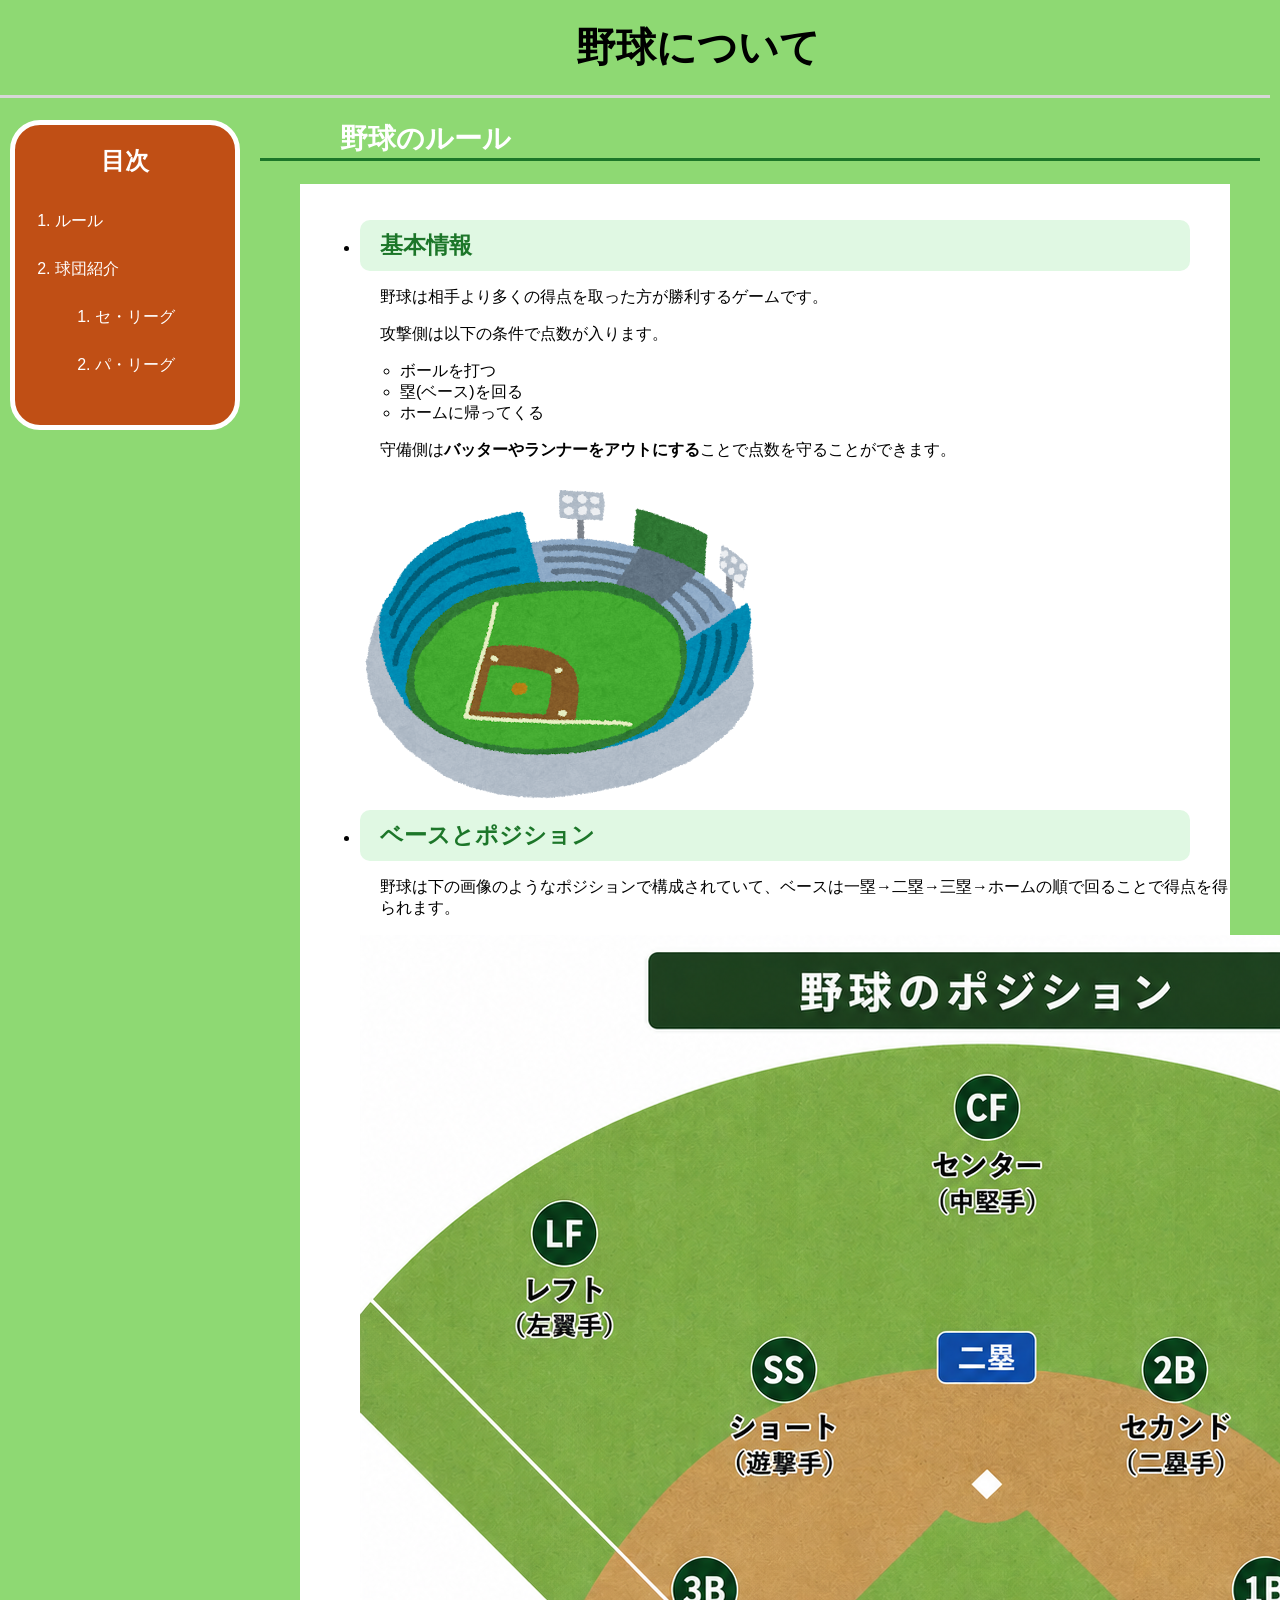
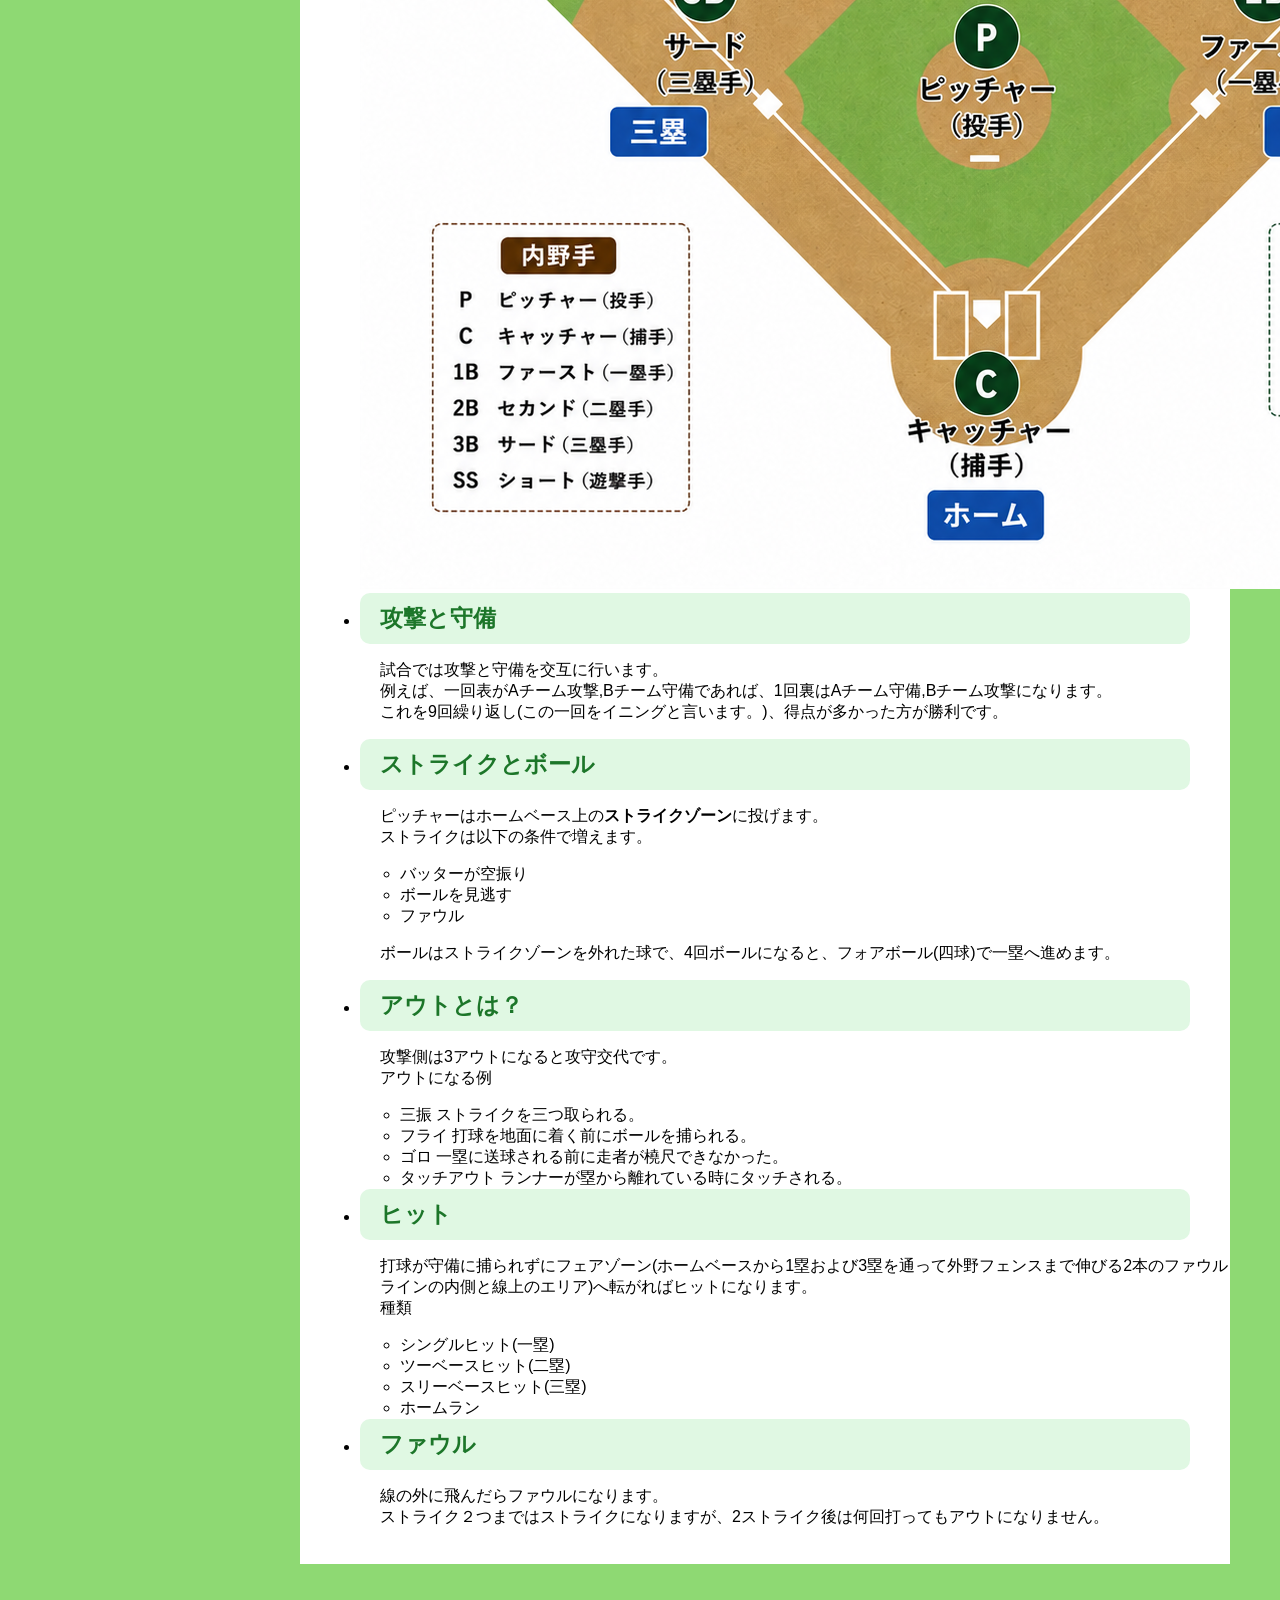
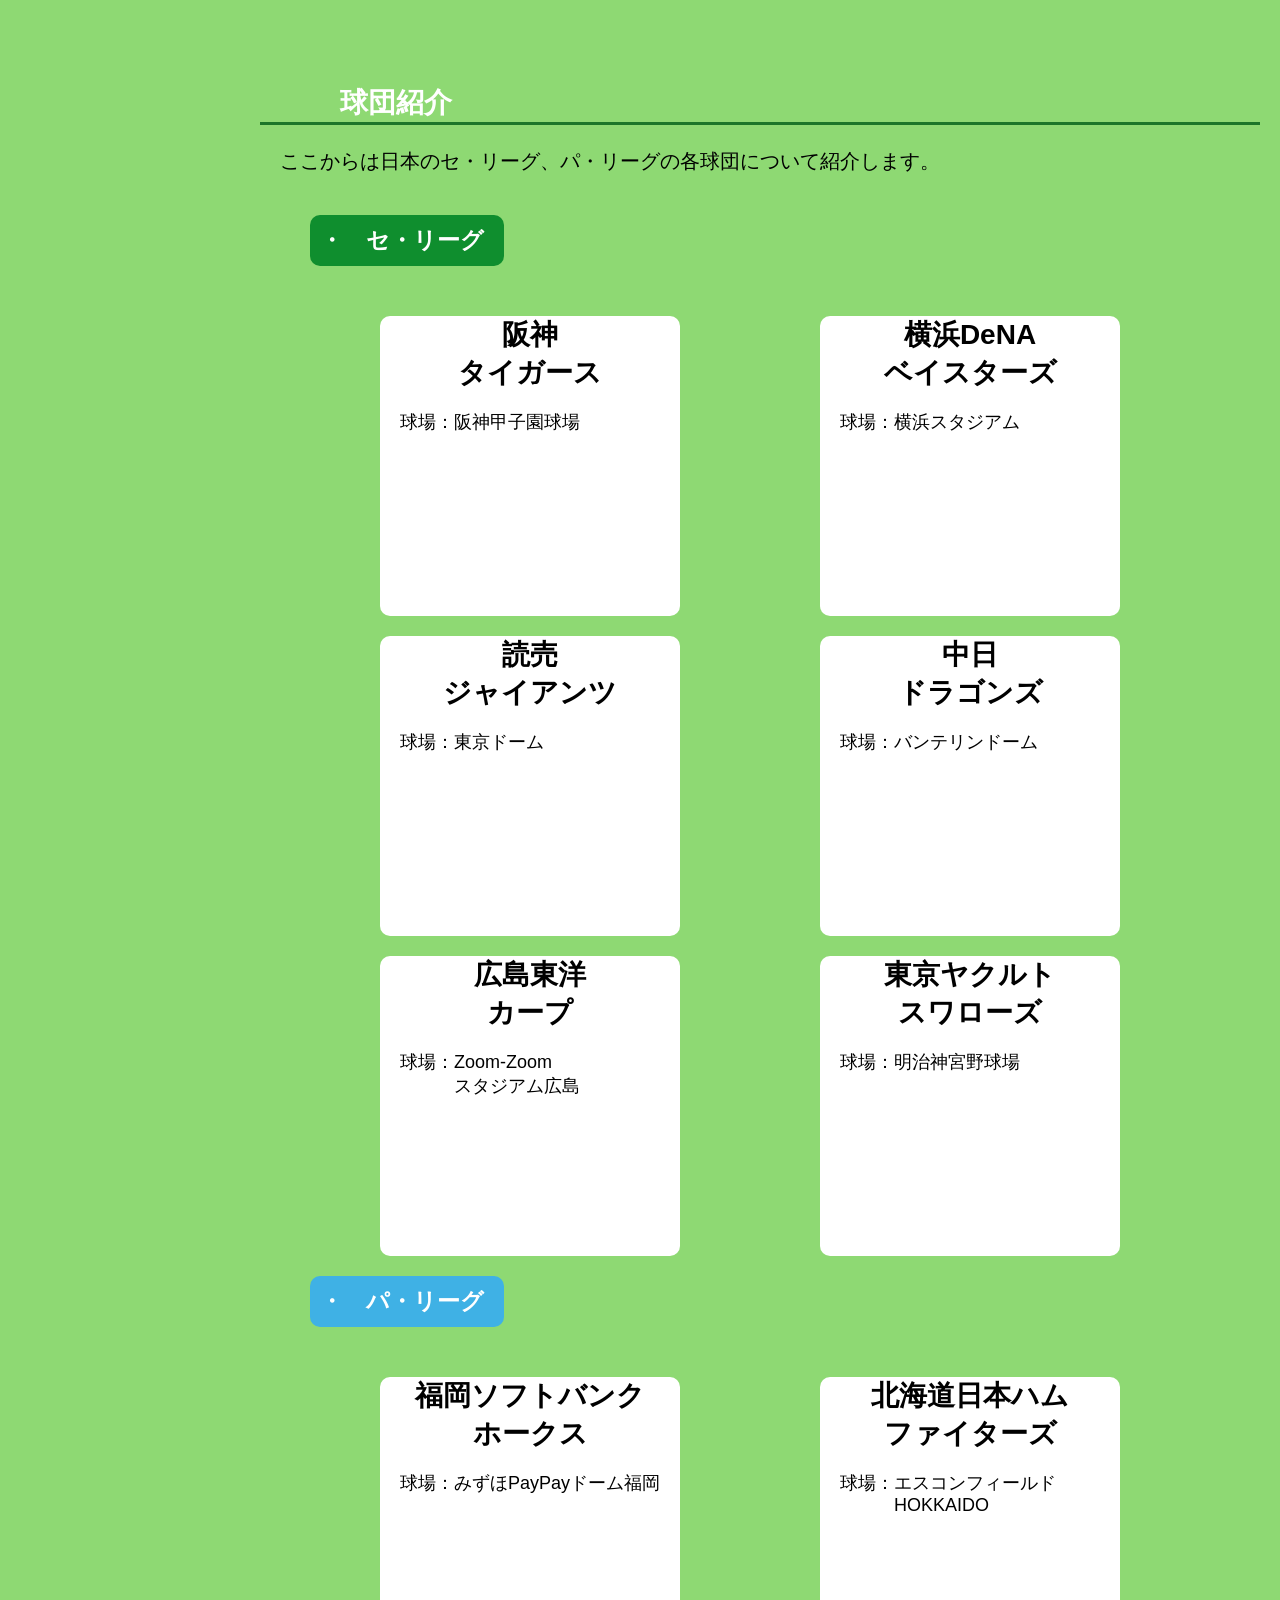
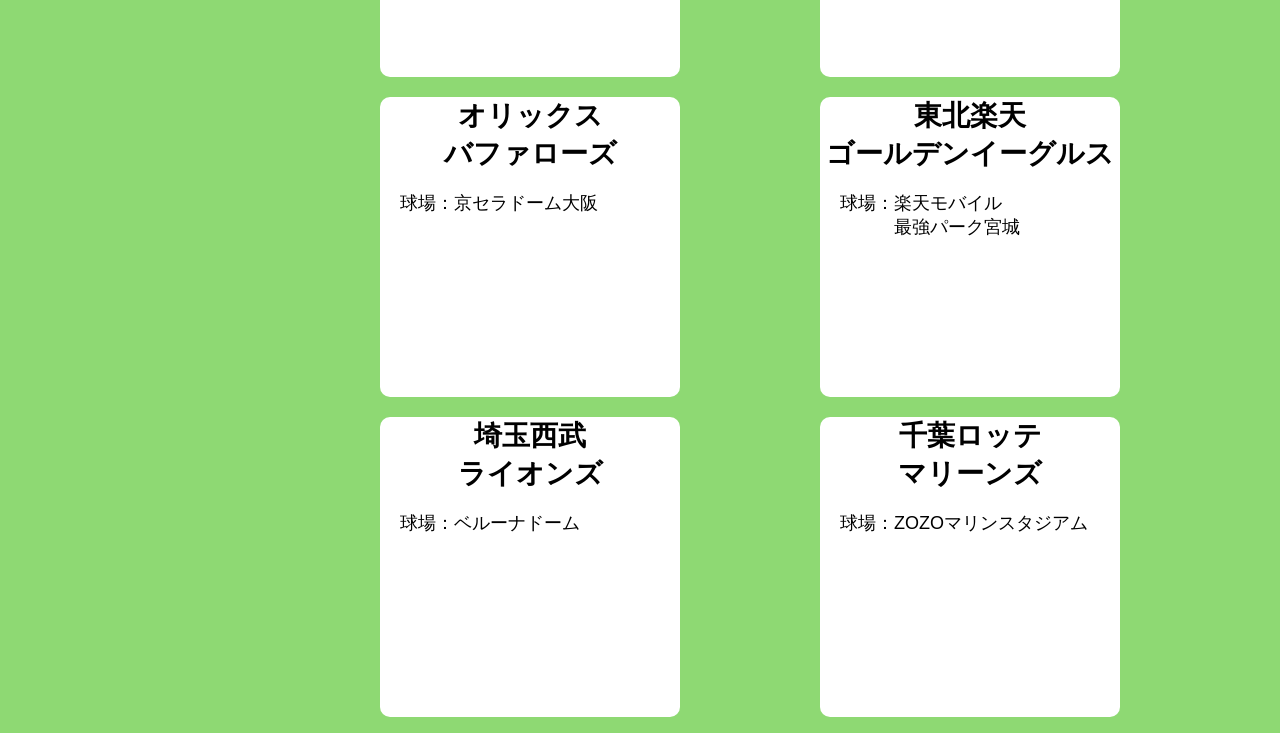
==== baseball.html @ 862259d1 "baseball.cssを変更 セリーグ、パリーグそれぞれの場所に飛ぶURLを目次に追加、球場名の表示形式を変更しました。" ====
<!DOCTYPE html>
<html lang="ja">
<head>
    <meta charset="UTF-8">
    <meta name="viewport" content="width=device-width, initial-scale=1.0">
    <title>野球紹介ページ</title>
    <link rel="stylesheet" href="baseball.css">
</head>
<body>
    <header>
    <h1>
        野球について
    </h1>
    </header>
    <div id="table_of_contents">
        <h2 class="text_white" id="mokuji">目次</h2>
        <ol>
            <li class="text_white"><a href='#rulepage' class="mokuji">ルール</a></li>
            <li class="text_white"><a href='#kyuudanpage' class="mokuji">球団紹介</a>
            <ol>
                <li><a href='#sleague' class="mokuji">セ・リーグ</a></li>
                <li><a href='#pleague' class="mokuji">パ・リーグ</a></li>
            </ol>
            </li>
        </ol>
    </div>
    <div id="rule" class="content">
        <h2 class="text_white title"><section id="rulepage">野球のルール</section></h2>
        <div id="ruleinfor">
        <ul>
            <li><span class='midasi'>基本情報</span>
                <p>野球は相手より多くの得点を取った方が勝利するゲームです。</p>
                <p>攻撃側は以下の条件で点数が入ります。</p>
                <ul>
                    <li>ボールを打つ</li>
                    <li>塁(ベース)を回る</li>
                    <li>ホームに帰ってくる</li>
                </ul>
                <p>守備側は<strong>バッターやランナーをアウトにする</strong>ことで点数を守ることができます。</p>
                <img src="..\images\baseball_stadium.png" alt="野球場の写真">
            </li>
            <li><span class='midasi'>ベースとポジション</span>
                <p>野球は下の画像のようなポジションで構成されていて、ベースは一塁→二塁→三塁→ホームの順で回ることで得点を得られます。</p>
                <img src="..\images\b886f8bb-cfbe-499d-8885-95e8d853b71d.png" alt="ポジション説明の写真">
            </li>
            <li><span class='midasi'>攻撃と守備</span>
                <p>試合では攻撃と守備を交互に行います。<br>例えば、一回表がAチーム攻撃,Bチーム守備であれば、1回裏はAチーム守備,Bチーム攻撃になります。<br>これを9回繰り返し(この一回をイニングと言います。)、得点が多かった方が勝利です。</p>
            </li>
            <li><span class='midasi'>ストライクとボール</span>
                <p>ピッチャーはホームベース上の<strong>ストライクゾーン</strong>に投げます。<br>ストライクは以下の条件で増えます。</p>
                <ul>
                    <li>バッターが空振り</li>
                    <li>ボールを見逃す</li>
                    <li>ファウル</li>
                </ul>
                <p>ボールはストライクゾーンを外れた球で、4回ボールになると、フォアボール(四球)で一塁へ進めます。</p>
            </li>
            <li><span class='midasi'>アウトとは？</span>
                <p>攻撃側は3アウトになると攻守交代です。<br>アウトになる例</p>
                <ul>
                    <li>三振
                        ストライクを三つ取られる。
                    </li>
                    <li>フライ
                        打球を地面に着く前にボールを捕られる。
                    </li>
                    <li>ゴロ
                        一塁に送球される前に走者が橈尺できなかった。
                    </li>
                    <li>タッチアウト
                        ランナーが塁から離れている時にタッチされる。
                    </li>
                </ul>
            </li>
            <li><span class='midasi'>ヒット</span>
                <p>打球が守備に捕られずにフェアゾーン(ホームベースから1塁および3塁を通って外野フェンスまで伸びる2本のファウルラインの内側と線上のエリア)へ転がればヒットになります。<br>種類</p>
                <ul>
                    <li>シングルヒット(一塁)</li>
                    <li>ツーベースヒット(二塁)</li>
                    <li>スリーベースヒット(三塁)</li>
                    <li>ホームラン</li>
                </ul>
            </li>
            <li><span class='midasi'>ファウル</span>
                <p>線の外に飛んだらファウルになります。<br> ストライク２つまではストライクになりますが、2ストライク後は何回打ってもアウトになりません。</p>
            </li>
        </ul>
        </div>
    </div>
    <div id="baseball_team" class="content">
        <h2 class="text_white title"><section id=kyuudanpage>球団紹介</section></h2>
        <p>ここからは日本のセ・リーグ、パ・リーグの各球団について紹介します。</p>
        <ul id="kyuudan">
            <li><span class='league' id="sleague">・　セ・リーグ</span>
                <ul class="name">
                    <div class="team">
                   <li><span class='teamname'>阪神<br>タイガース</span>
                        <p>球場：阪神甲子園球場</p>
                   </li>
                   <li><span class='teamname'>横浜DeNA<br>ベイスターズ</span>
                        <p>球場：横浜スタジアム</p>
                   </li>
                    </div>
                    <div class="team">
                    <li><span class='teamname'>読売<br>ジャイアンツ</span>
                        <p>球場：東京ドーム</p>
                    </li>
                    <li><span class='teamname'>中日<br>ドラゴンズ</span>
                        <p>球場：バンテリンドーム</p>
                    </li>
                    </div>
                    <div class="team">
                    <li><span class='teamname'>広島東洋<br>カープ</span>
                        <p class="long"><span>球場：Zoom-Zoom </span><span class="long_back">スタジアム広島</span></p>
                    </li>
                    <li><span class='teamname'>東京ヤクルト<br>スワローズ</span>
                        <p>球場：明治神宮野球場</p>
                    </li>
                    </div>
                </ul>
            </li>
            <li><span class='league' id="pleague">・　パ・リーグ</span>
                <ul class="name">
                    <div class="team">
                    <li><span class='teamname'>福岡ソフトバンク<br>ホークス</span>
                        <p>球場：みずほPayPayドーム福岡</p>
                    </li>
                    <li><span class='teamname'>北海道日本ハム<br>ファイターズ</span>
                        <p class="long"><span>球場：エスコンフィールド</span><span class="long_back">HOKKAIDO</span></p>
                    </li>
                    </div>
                    <div class="team">
                    <li><span class='teamname'>オリックス<br>バファローズ</span>
                        <p>球場：京セラドーム大阪</p>
                    </li>
                    <li><span class='teamname'>東北楽天<br>ゴールデンイーグルス</span>
                        <p class="long"><span>球場：楽天モバイル</span><span class="long_back">最強パーク宮城</span></p>
                    </li>
                    </div>
                    <div class="team">
                    <li><span class='teamname'>埼玉西武<br>ライオンズ</span>
                        <p>球場：ベルーナドーム</p>
                    </li>
                    <li><span class='teamname'>千葉ロッテ<br>マリーンズ</span>
                        <p>球場：ZOZOマリンスタジアム</p>
                    </li>
                    </div>
                </ul>
            </li>
        </ul>
    </div>
</body>
</html>
---- baseball.css ----
body{
    background-color: #8ED973;
    font-family: sans-serif;
    margin: 0px;
}

h1{
    font-size: 40px;
    background-color: #8ED973;
    position: fixed;
    top: 0;
    margin: 0;
    padding-left: 45%;
    padding-right: 450px;
    padding-bottom: 20px;
    padding-top: 20px;
    z-index: 1000;
    border-bottom: rgb(215, 215, 215) solid 3px;
}

.text_white{
    color: white;
}

/*目次*/
#table_of_contents{
    background-color: #C04F15;
    border-radius: 30px;
    width: 220px;
    height: 300px;
    margin-left: 10px;
    border: solid 5px white;
    position: fixed;
}

/*「目次」*/
#mokuji{
    position: relative;
    text-align: center;
}

li.text_white{
    line-height: 3;
}

#ruleinfor{
    /*詳細*/
    margin-left: 70px;
    background-color: white;
    padding: 20px;
}

.content{
    /*文章全体*/
    margin-left: 230px;
    margin-right: 50px;
    margin-top: 120px;
}

h2.title{
    font-size: 28px;
    border-bottom: solid 3px #1C7629;
    position: relative;
    left: 30px;
    padding-left: 80px;
}

/*URL*/
.mokuji{
    color: white;
    text-decoration: none;
}

.mokuji:link,
.mokuji:visited{
    color: white;
    text-decoration: none;
}

.midasi{
    display: inline-block;
    background-color: #E0F8E3;
    width: 800px;
    border-radius: 10px;
    color: #1C7629;
    font-size: 23px;
    padding: 10px;
    padding-left: 20px;
    font-weight: bold;
}

#baseball_team>p{
    padding-left: 50px;
    font-size: 20px;
}

/*リーグ名*/
.league{
    font-size: 23px;
    font-weight: bold;
    color: white;
    display: inline-block;
    margin-top: 20px;
    margin-bottom: 30px;
    background-color: black;
    padding: 10px;
    border-radius: 10px;
    padding-right: 20px;
}

#kyuudan>li{
    list-style: none;
    padding-left: 0px;
}

#sleague{
    background-color: #0F8E2E;
}

#pleague{
    background-color: #3FB1E5;
}

/*セ・リーグandパ・リーグ一覧*/
#kyuudan{
    padding-left: 80px;
}

/*球団一覧*/
.name li{
    background-color: white;
    width: 300px;
    height: 300px;
    border-radius: 10px;
    margin-top: 20px;
    position: relative;
    right: 40px;
    list-style: none;
}

.team{
    display: flex;
    flex-direction: row;
    justify-content: space-around;
}

.team li{
    font-size: 18px;
    text-align: center;
}

/*球団名*/
.teamname{
    font-size: 28px;
    font-weight: bold;
    text-align: center;
    display: inline-block;
}

/*球場名*/
li>p{
    text-align: left;
    position: relative;
    left: 20px;
}

.long{
    display: flex;
    flex-direction: column;
}

.long_back{
    position: relative;
    left: 54px;
}
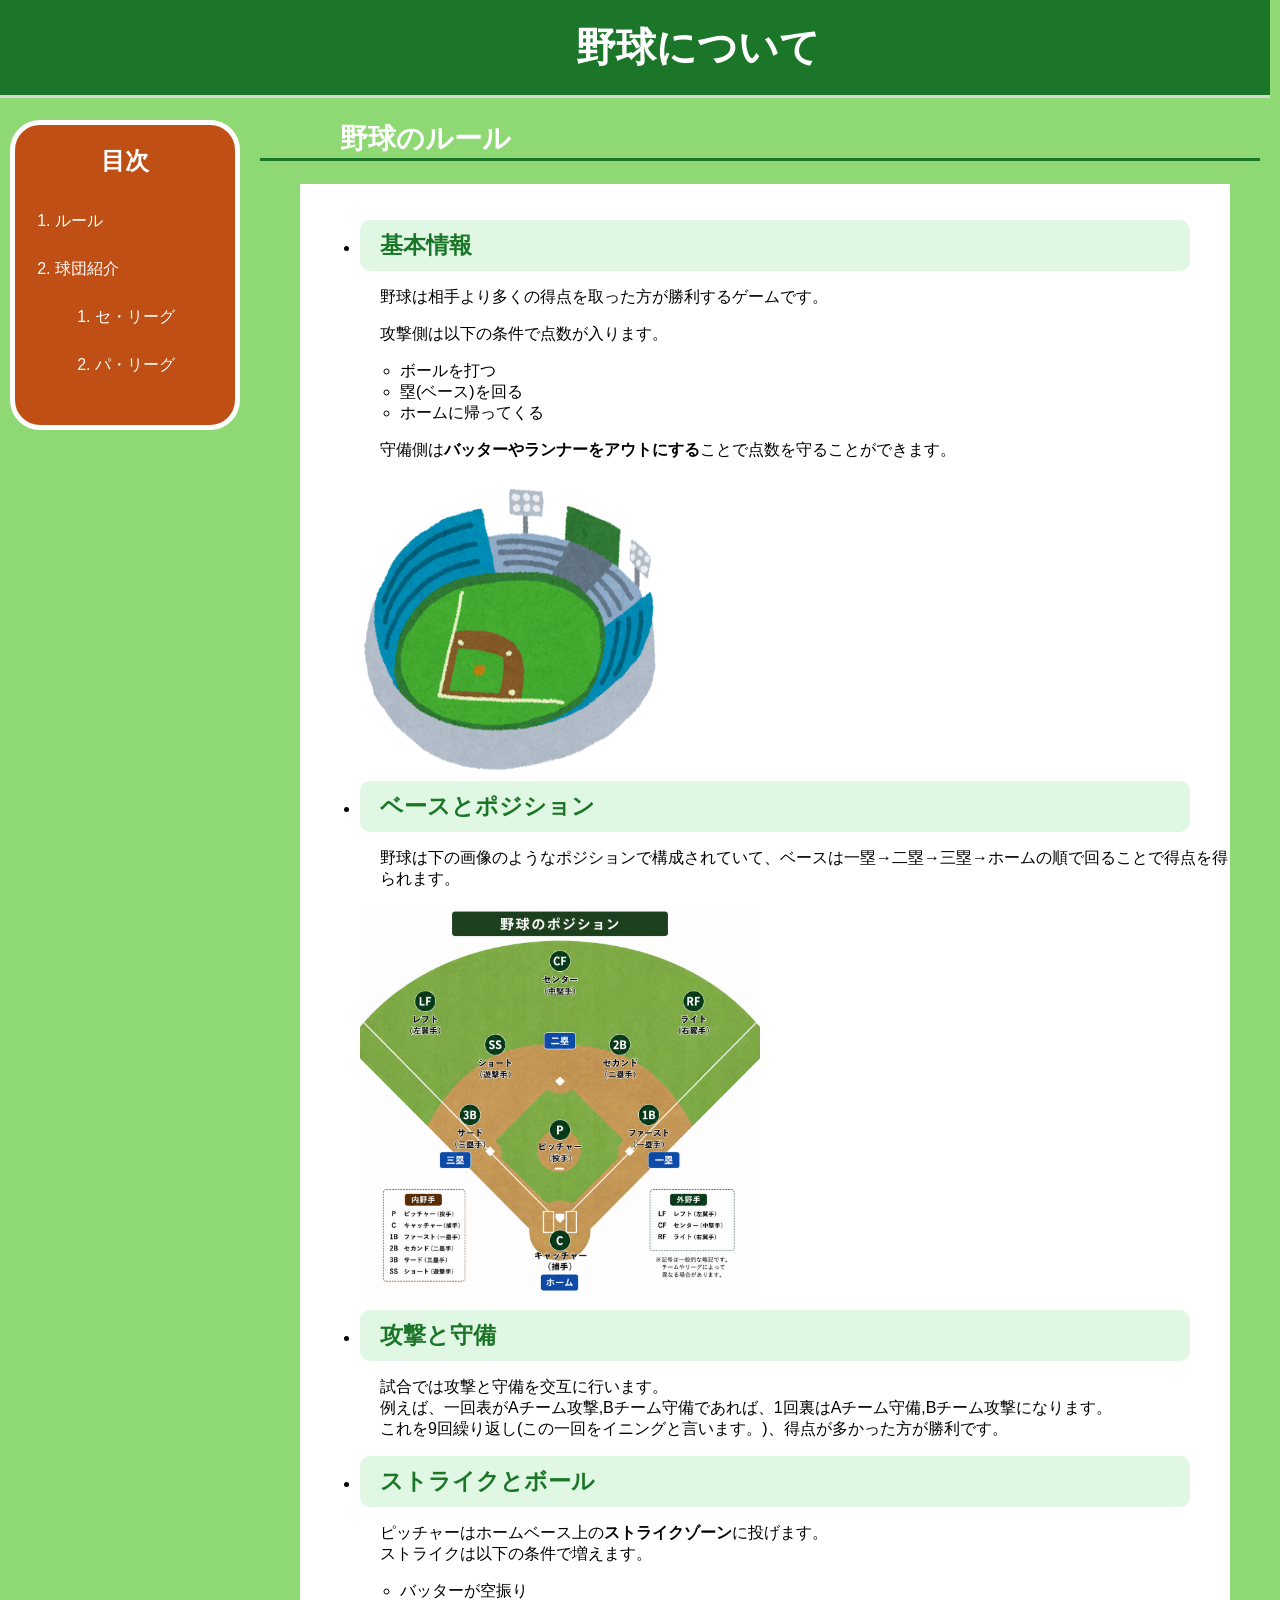
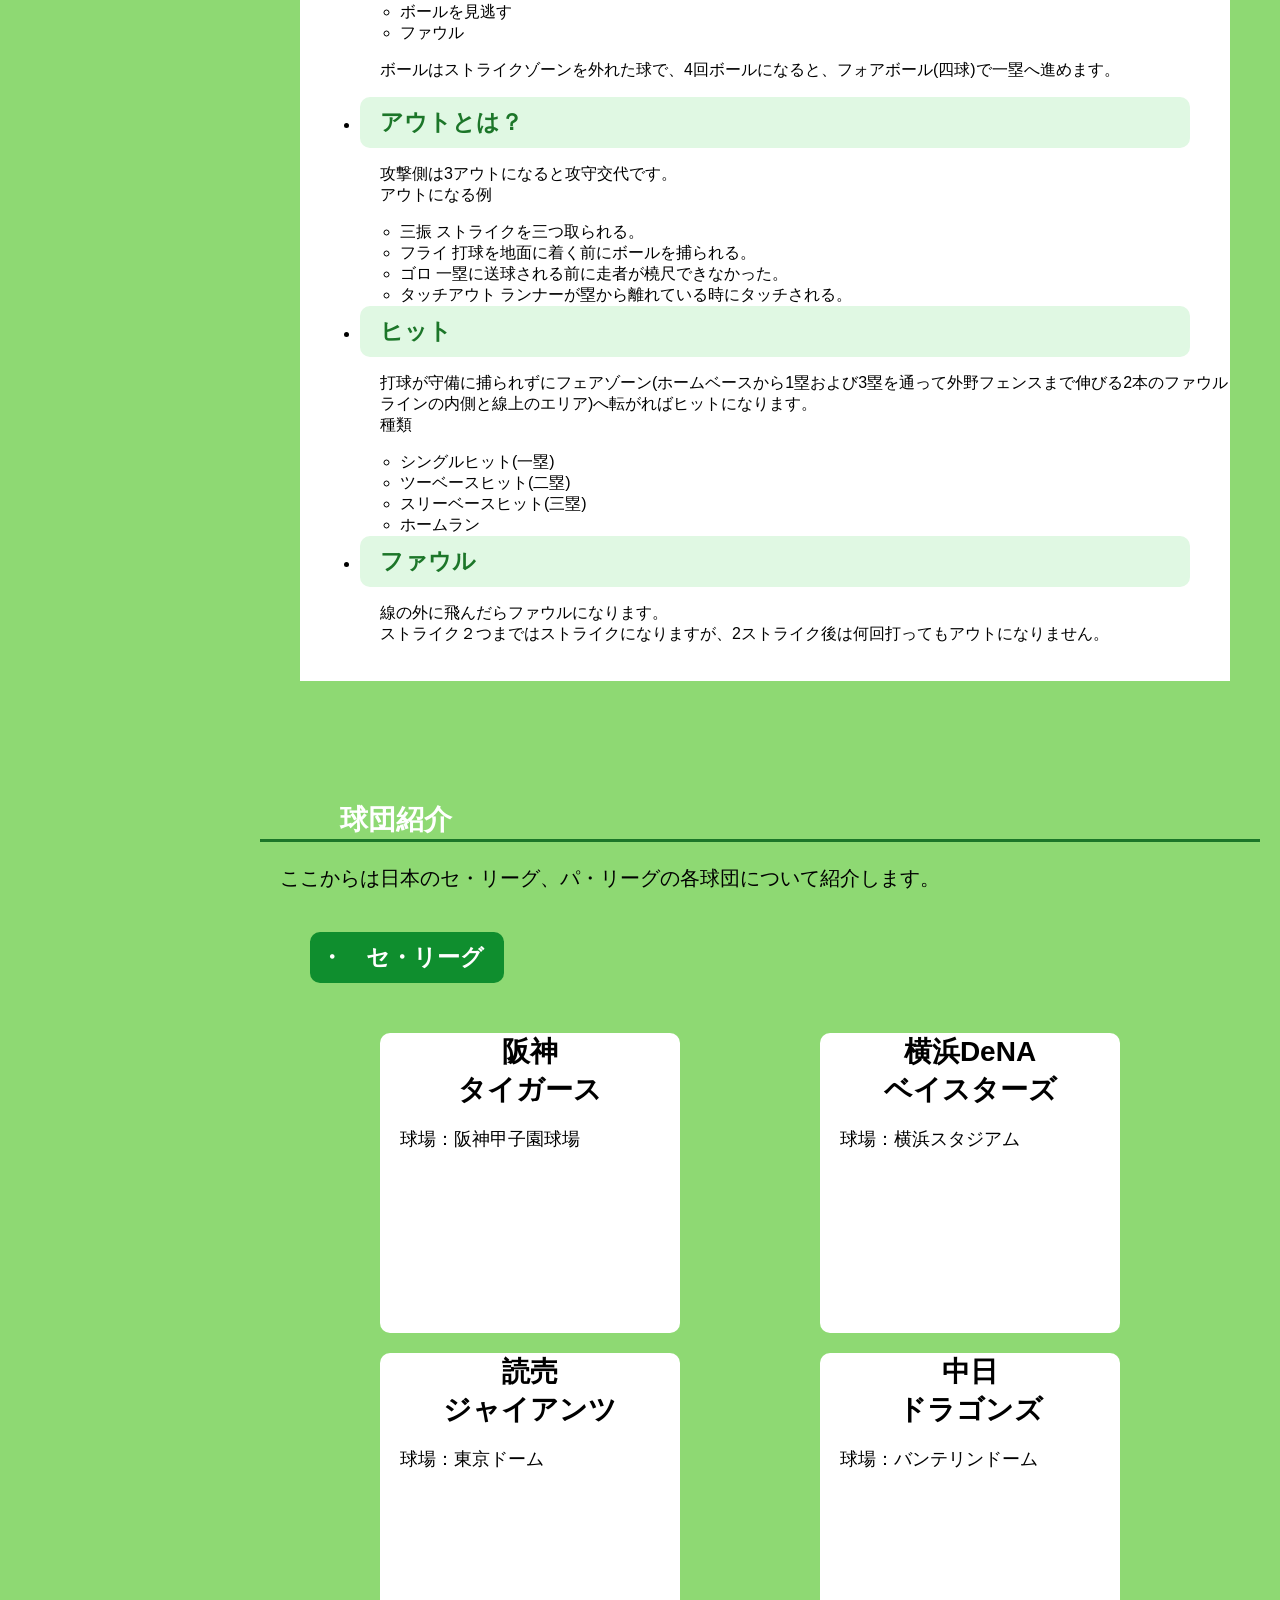
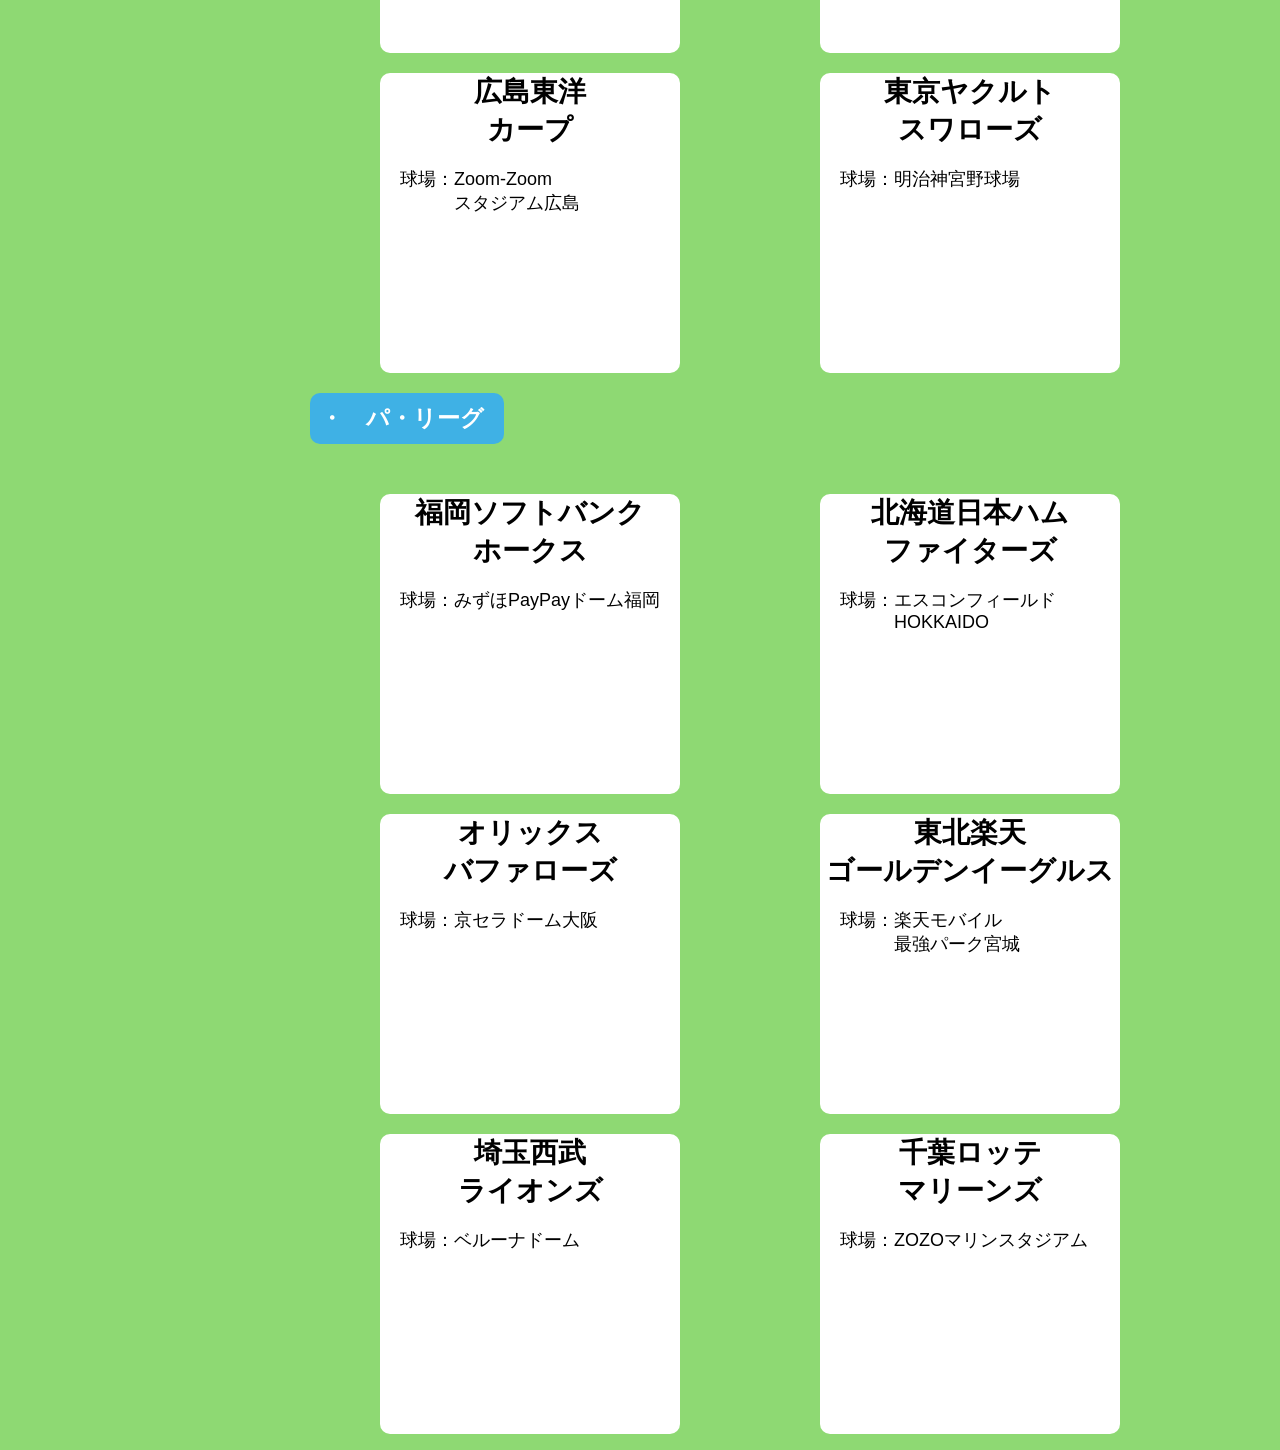
==== commit a4001055: "baseball.cssを変更 写真の大きさ、ヘッダーの色を変更しました。" ====
--- a/baseball.html
+++ b/baseball.html
@@ -37,11 +37,11 @@
                     <li>ホームに帰ってくる</li>
                 </ul>
                 <p>守備側は<strong>バッターやランナーをアウトにする</strong>ことで点数を守ることができます。</p>
-                <img src="..\images\baseball_stadium.png" alt="野球場の写真">
+                <img src="images\baseball_stadium.png" alt="野球場の写真" id="plasephoto">
             </li>
             <li><span class='midasi'>ベースとポジション</span>
                 <p>野球は下の画像のようなポジションで構成されていて、ベースは一塁→二塁→三塁→ホームの順で回ることで得点を得られます。</p>
-                <img src="..\images\b886f8bb-cfbe-499d-8885-95e8d853b71d.png" alt="ポジション説明の写真">
+                <img src="images\b886f8bb-cfbe-499d-8885-95e8d853b71d.png" alt="ポジション説明の写真" id="positionphoto">
             </li>
             <li><span class='midasi'>攻撃と守備</span>
                 <p>試合では攻撃と守備を交互に行います。<br>例えば、一回表がAチーム攻撃,Bチーム守備であれば、1回裏はAチーム守備,Bチーム攻撃になります。<br>これを9回繰り返し(この一回をイニングと言います。)、得点が多かった方が勝利です。</p>
--- a/baseball.css
+++ b/baseball.css
@@ -6,7 +6,8 @@
 
 h1{
     font-size: 40px;
-    background-color: #8ED973;
+    background-color: #1C7629;
+    color: white;
     position: fixed;
     top: 0;
     margin: 0;
@@ -172,4 +173,16 @@
 .long_back{
     position: relative;
     left: 54px;
+}
+
+/*野球場の写真*/
+#plasephoto{
+    width: 300px;
+    height: 300px;
+}
+
+/*ポジションの写真*/
+#positionphoto{
+    width: 400px;
+    height: 400px;
 }
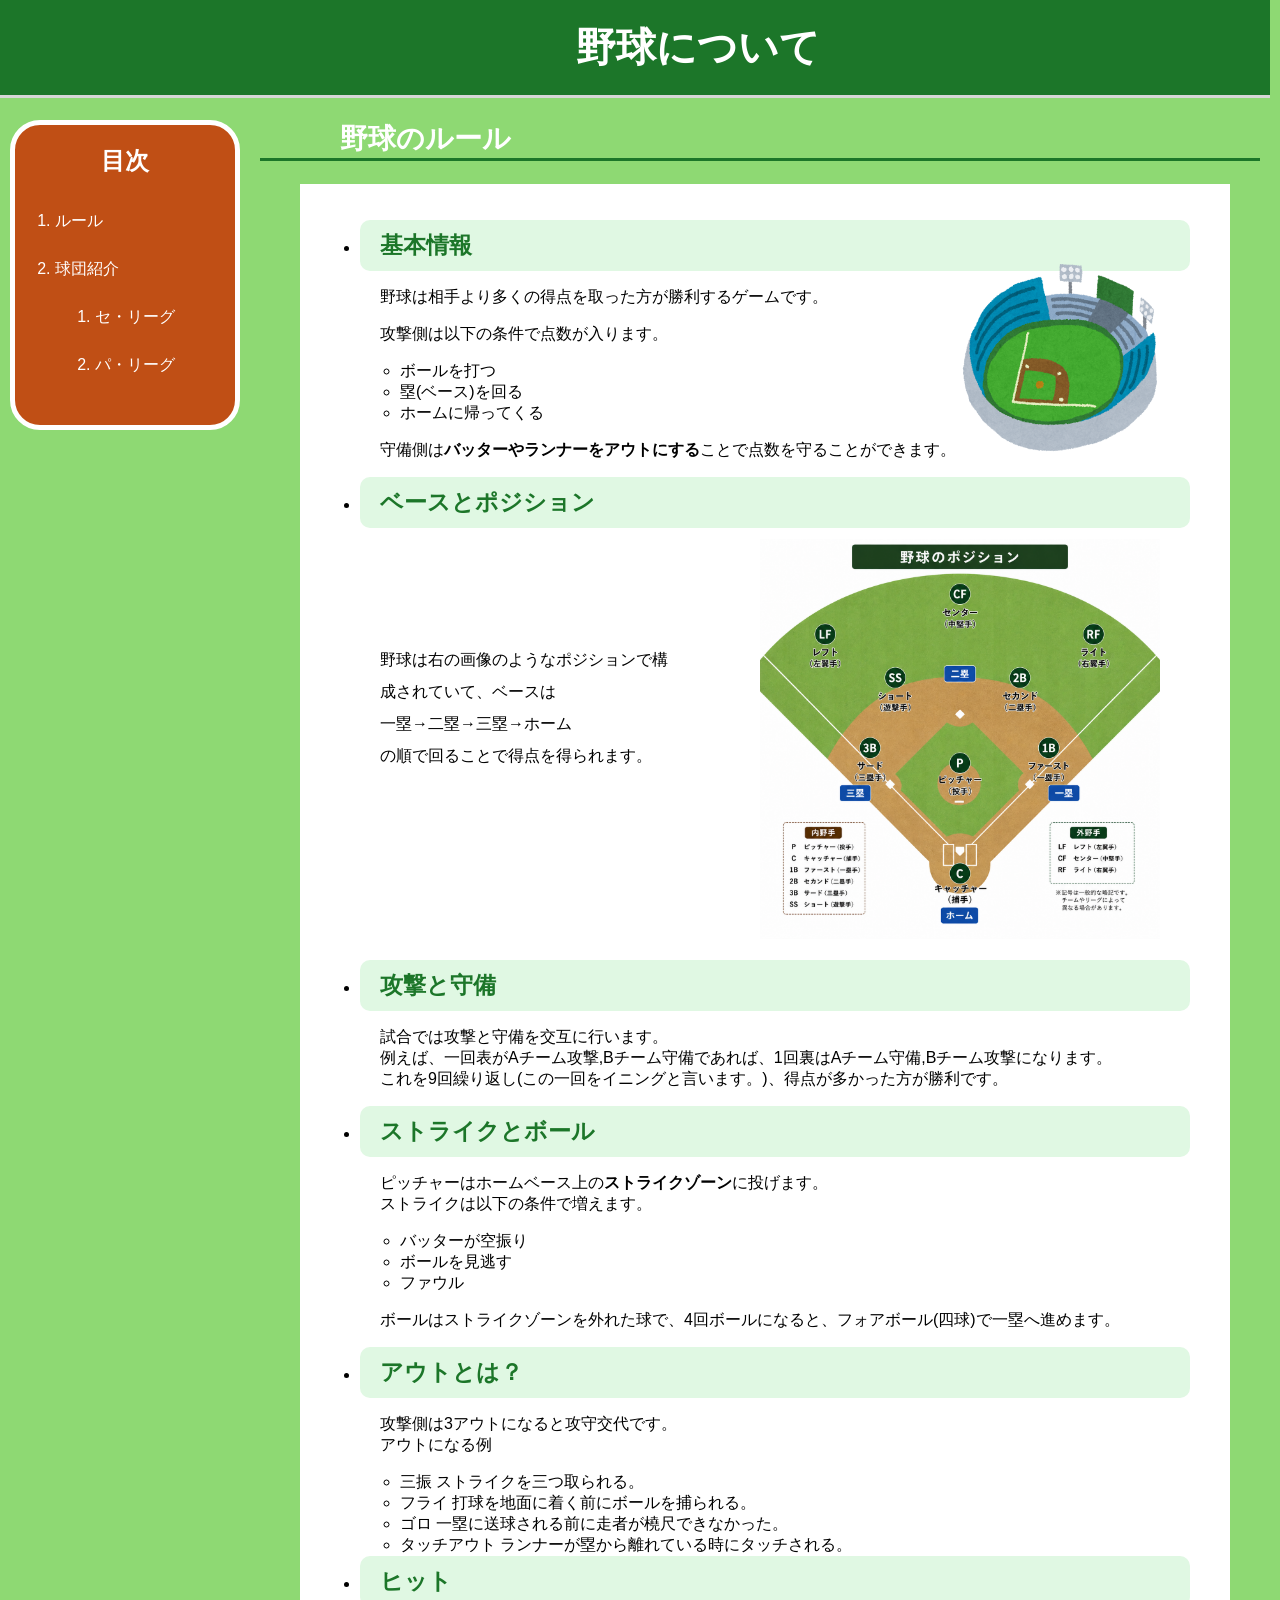
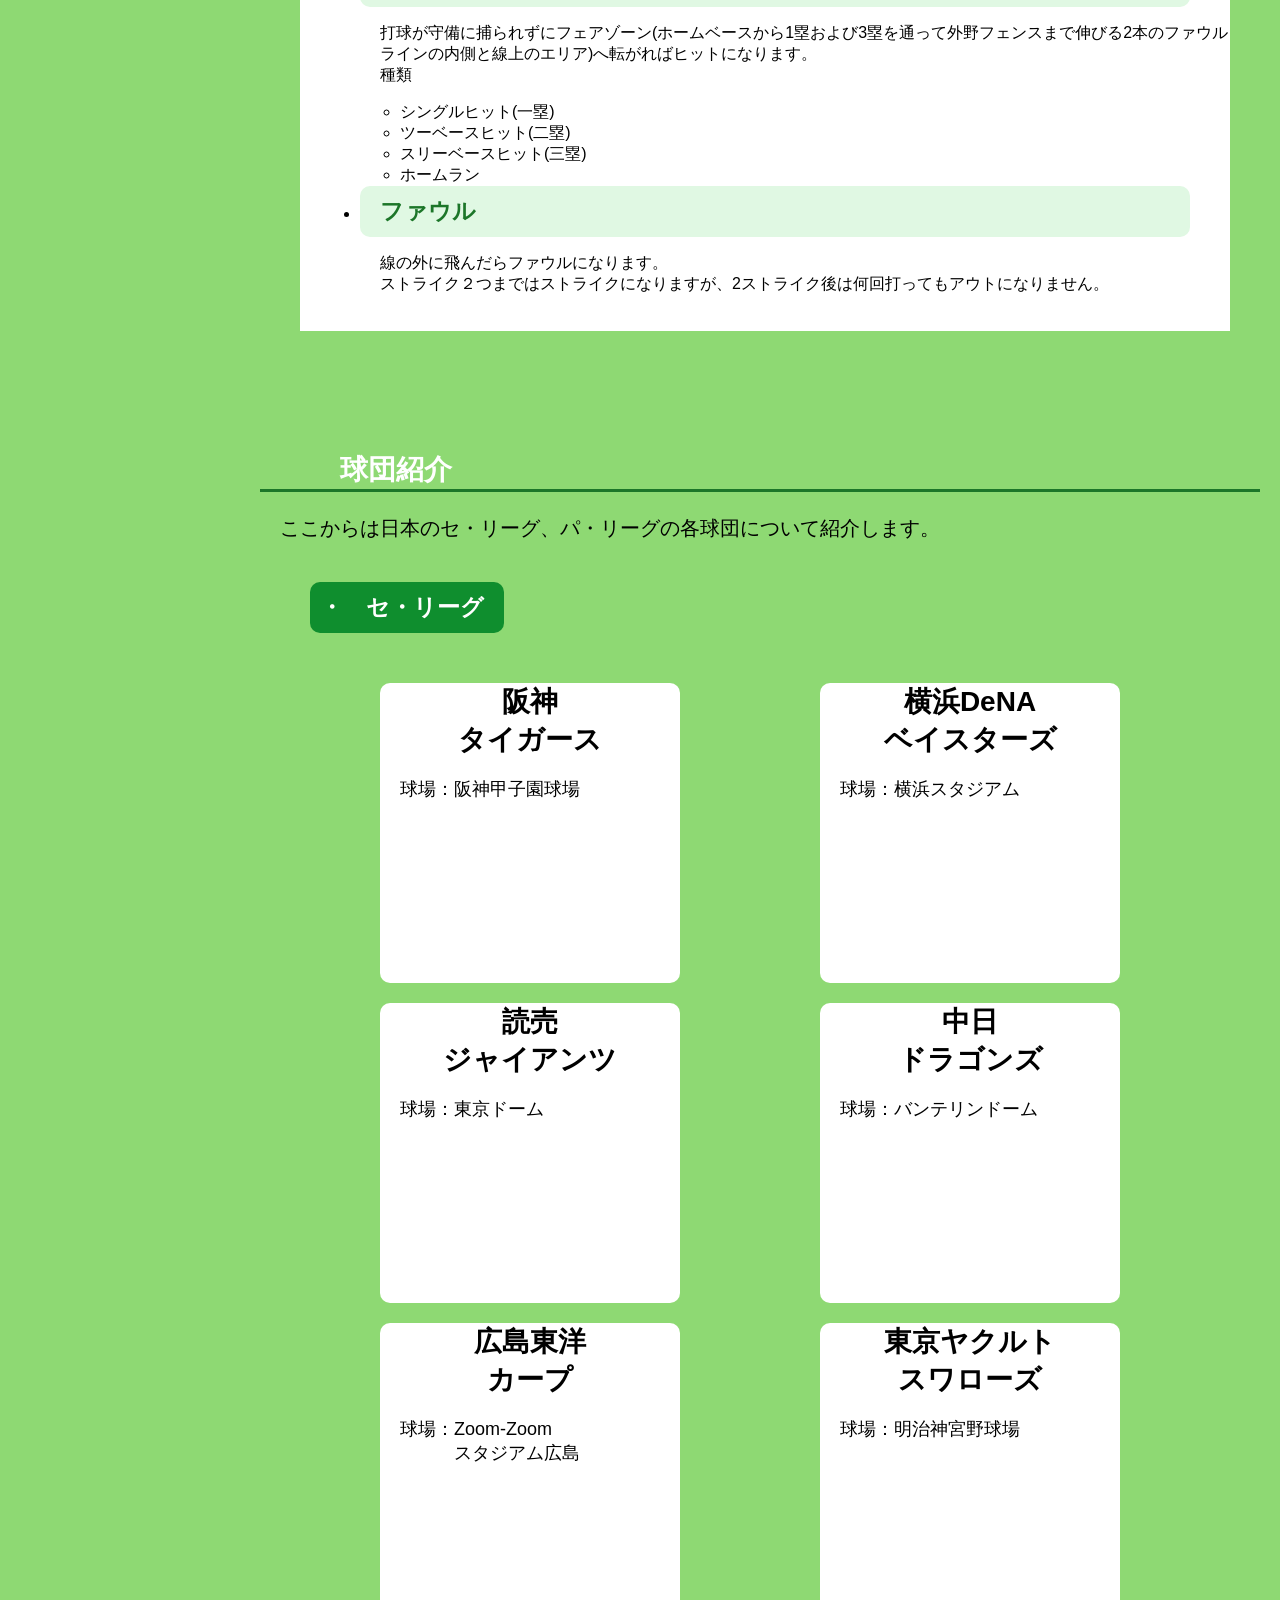
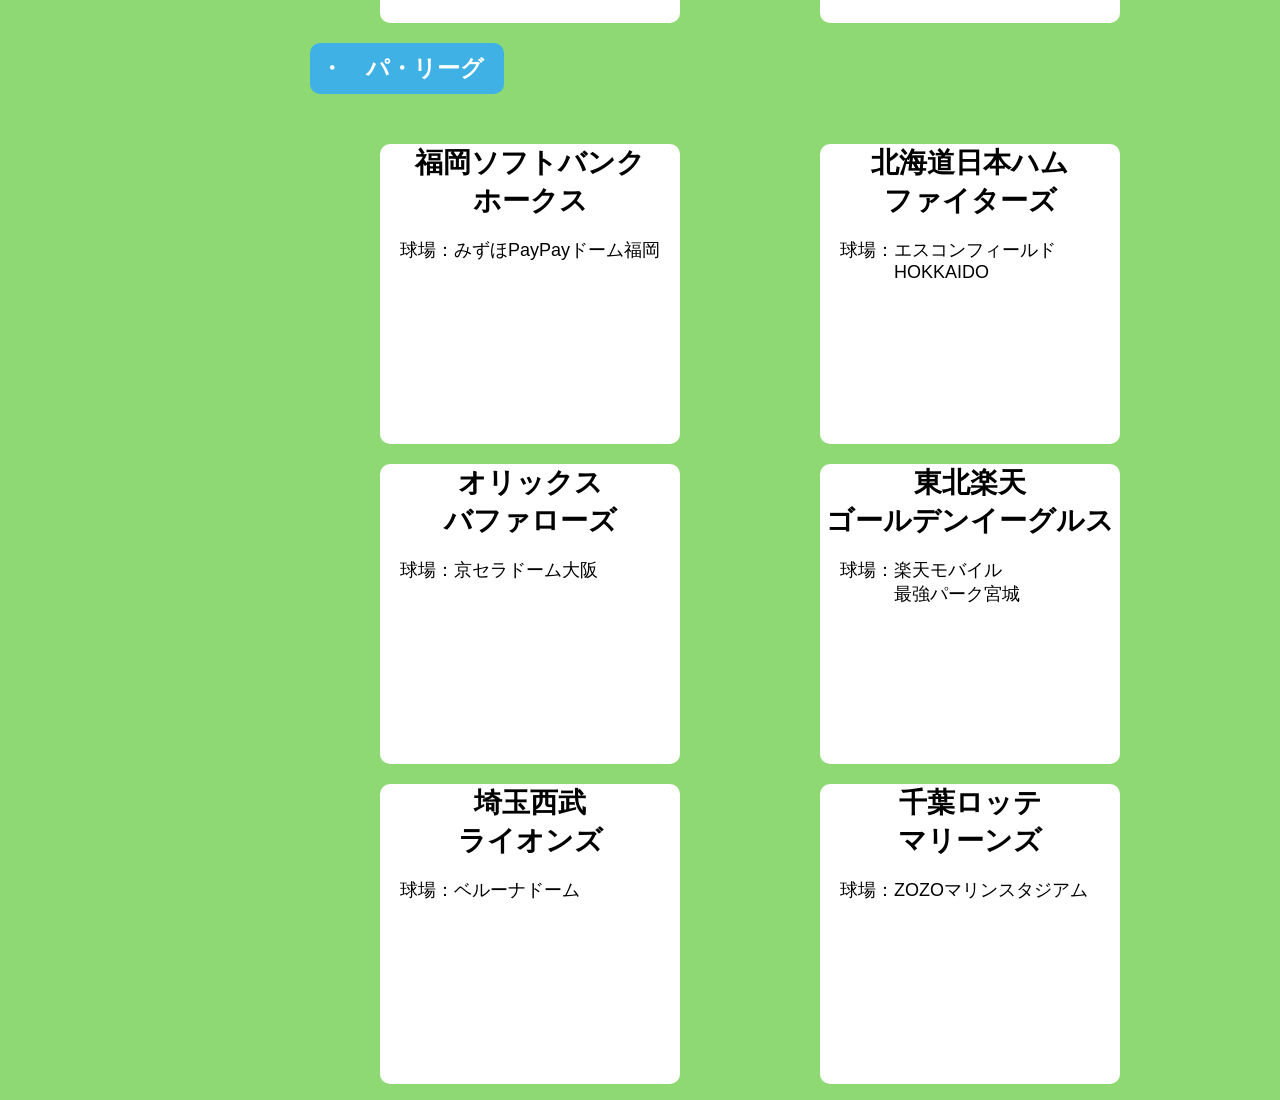
==== commit ff5b18c2: "baseball.cssを変更 写真の位置を変更しました" ====
--- a/baseball.html
+++ b/baseball.html
@@ -28,7 +28,7 @@
         <h2 class="text_white title"><section id="rulepage">野球のルール</section></h2>
         <div id="ruleinfor">
         <ul>
-            <li><span class='midasi'>基本情報</span>
+            <li id="basic"><span class='midasi'>基本情報</span>
                 <p>野球は相手より多くの得点を取った方が勝利するゲームです。</p>
                 <p>攻撃側は以下の条件で点数が入ります。</p>
                 <ul>
@@ -39,8 +39,8 @@
                 <p>守備側は<strong>バッターやランナーをアウトにする</strong>ことで点数を守ることができます。</p>
                 <img src="images\baseball_stadium.png" alt="野球場の写真" id="plasephoto">
             </li>
-            <li><span class='midasi'>ベースとポジション</span>
-                <p>野球は下の画像のようなポジションで構成されていて、ベースは一塁→二塁→三塁→ホームの順で回ることで得点を得られます。</p>
+            <li id="position"><span class='midasi'>ベースとポジション</span>
+                <p id="positioninfor">野球は右の画像のようなポジションで構成されていて、ベースは<br>一塁→二塁→三塁→ホーム<br>の順で回ることで得点を得られます。</p>
                 <img src="images\b886f8bb-cfbe-499d-8885-95e8d853b71d.png" alt="ポジション説明の写真" id="positionphoto">
             </li>
             <li><span class='midasi'>攻撃と守備</span>
--- a/baseball.css
+++ b/baseball.css
@@ -176,13 +176,34 @@
 }
 
 /*野球場の写真*/
+#basic{
+    position: relative;
+}
+
 #plasephoto{
+    width: 200px;
+    height: 200px;
+    position: absolute;
+    left: 600px;
+    bottom: 5px;
+}
+
+/*ポジションの写真*/
+#position{
+    position: relative;
+}
+
+#positioninfor{
     width: 300px;
     height: 300px;
-}
-
-/*ポジションの写真*/
+    padding-top: 100px;
+    line-height: 2;
+}
+
 #positionphoto{
     width: 400px;
     height: 400px;
+    position: absolute;
+    left: 400px;
+    bottom: 5px;
 }
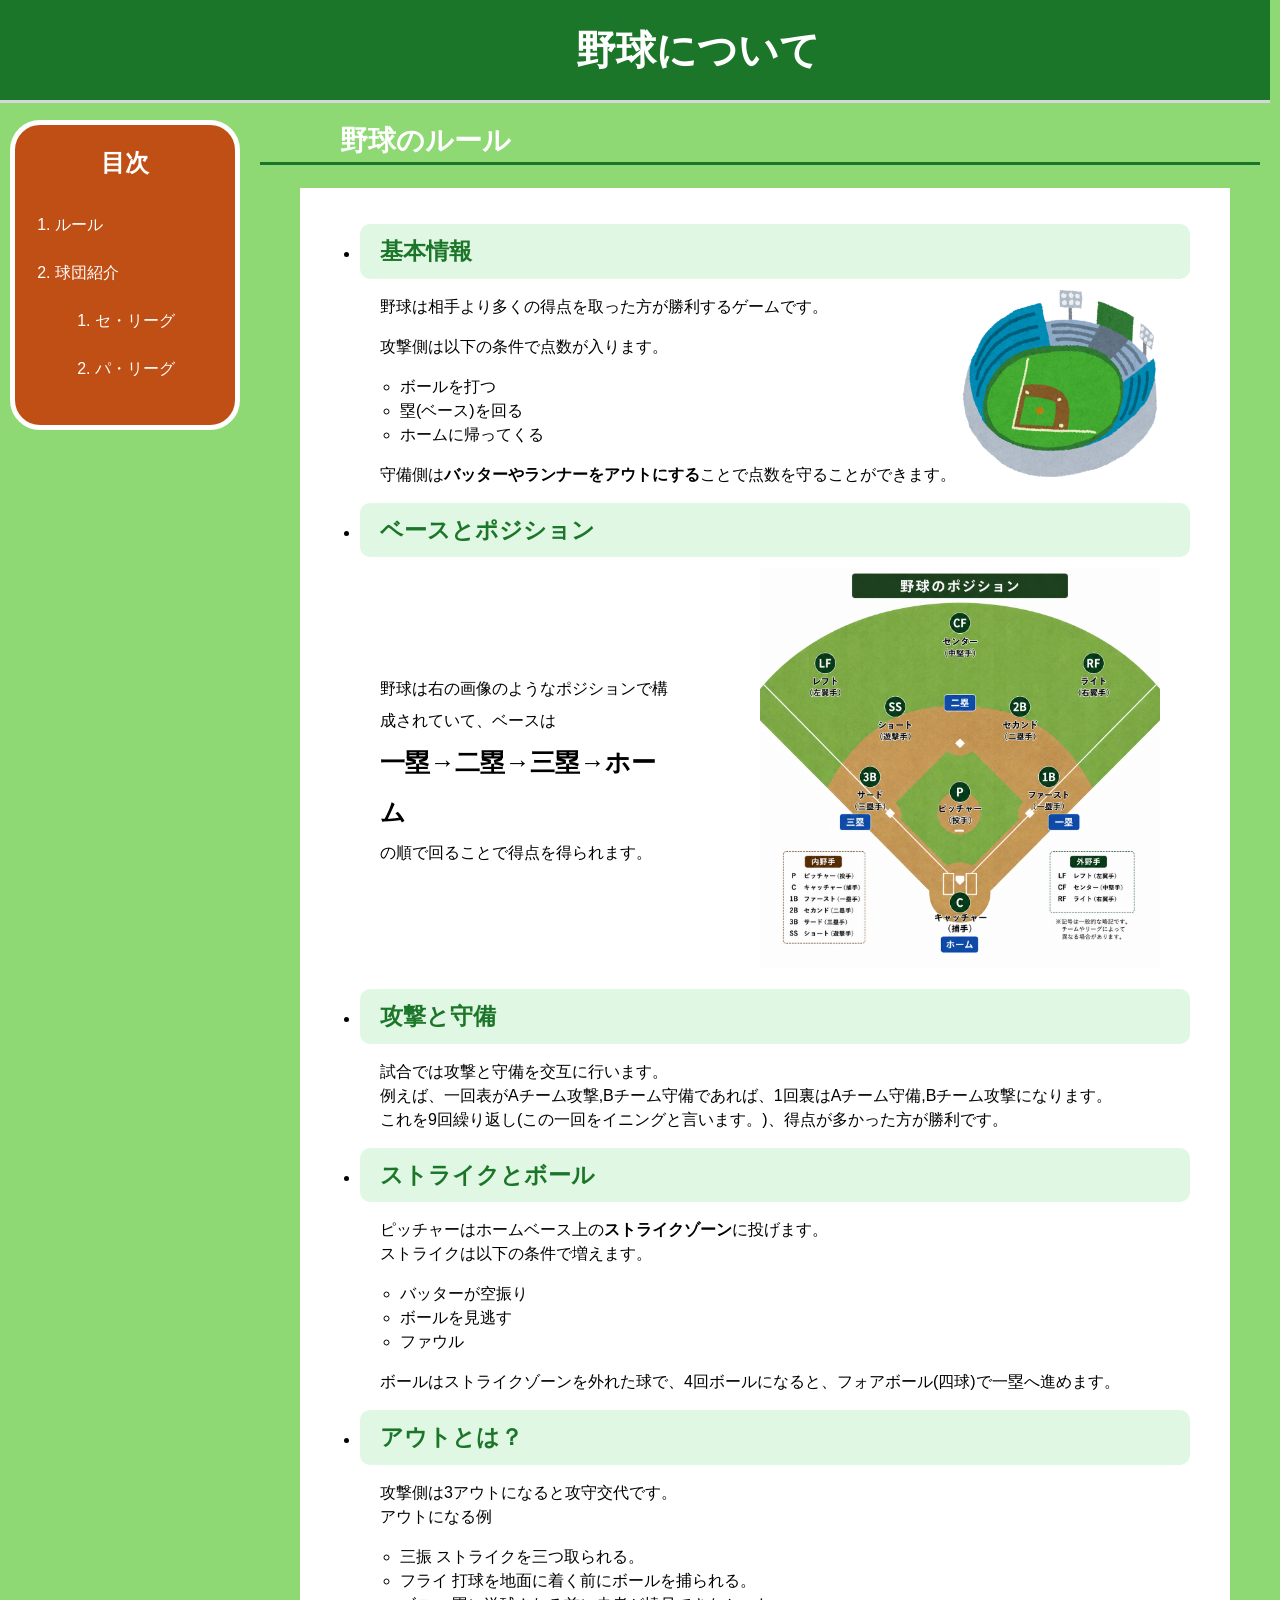
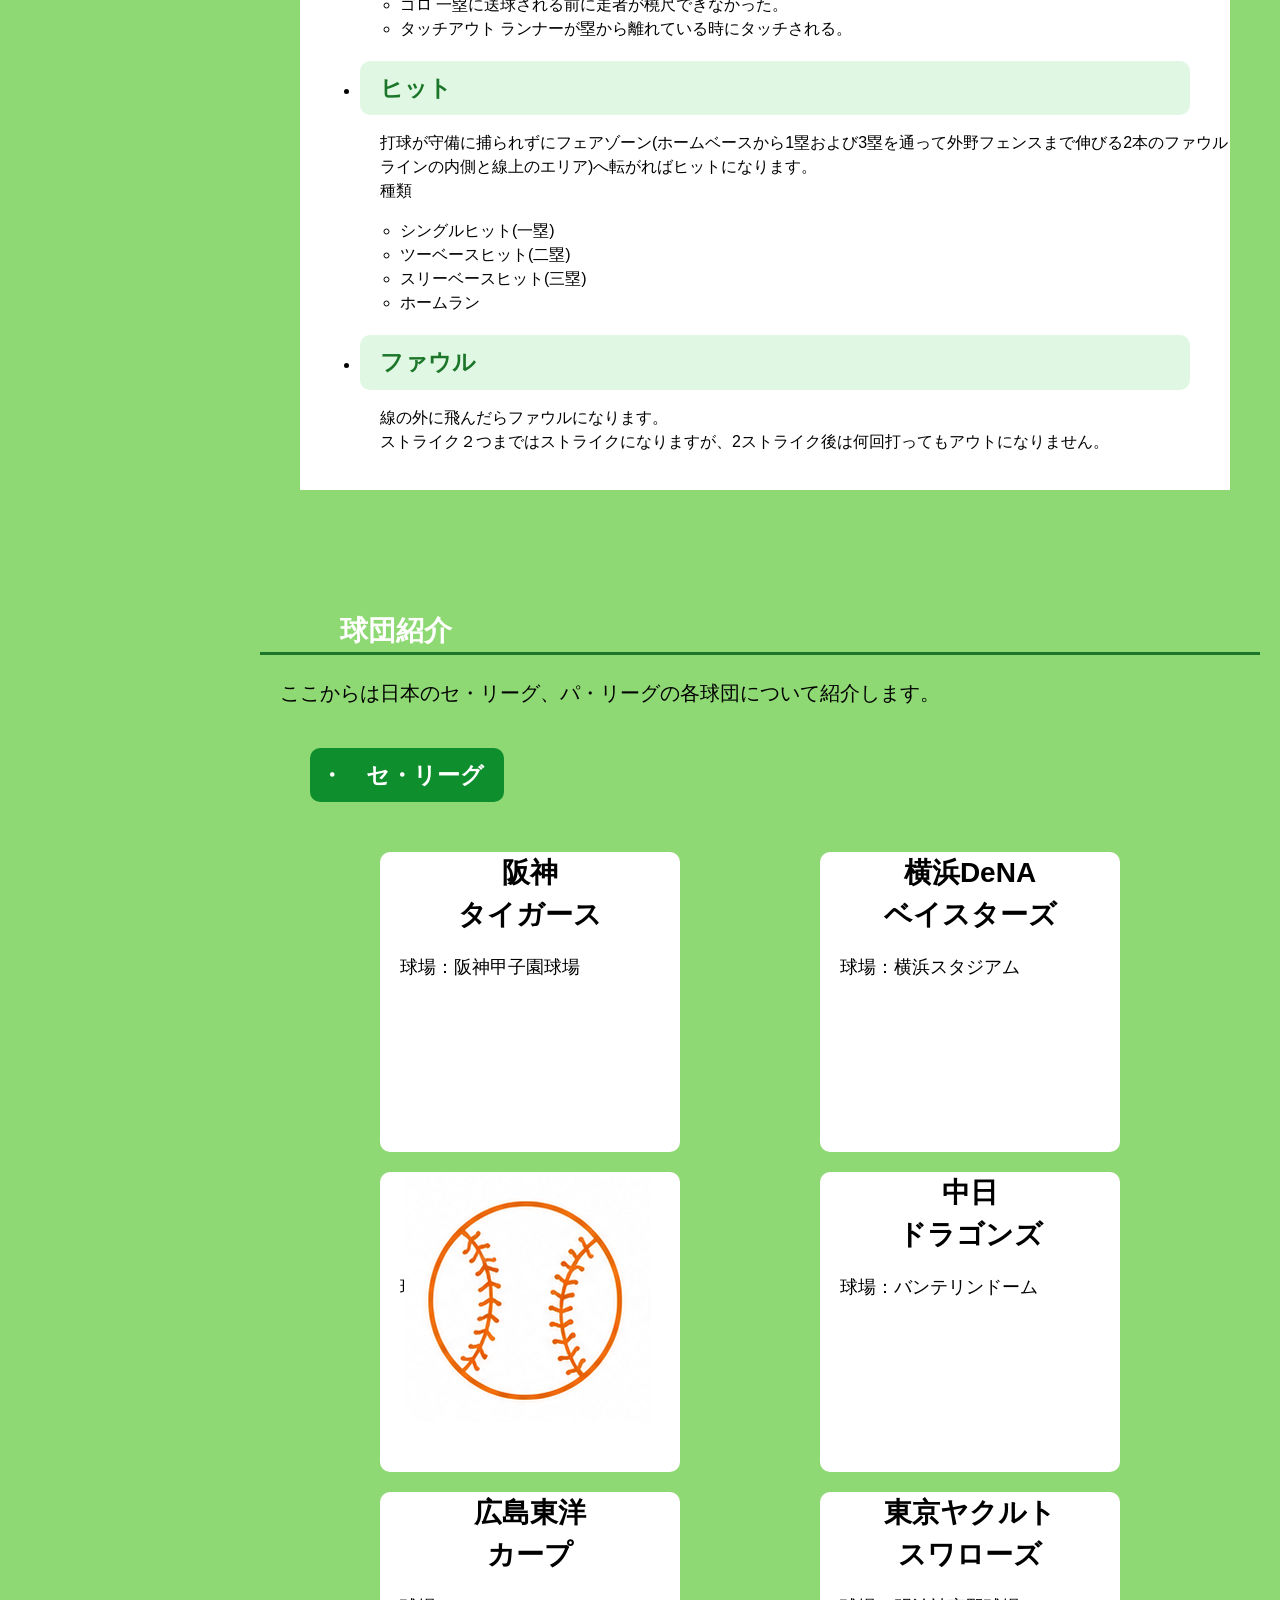
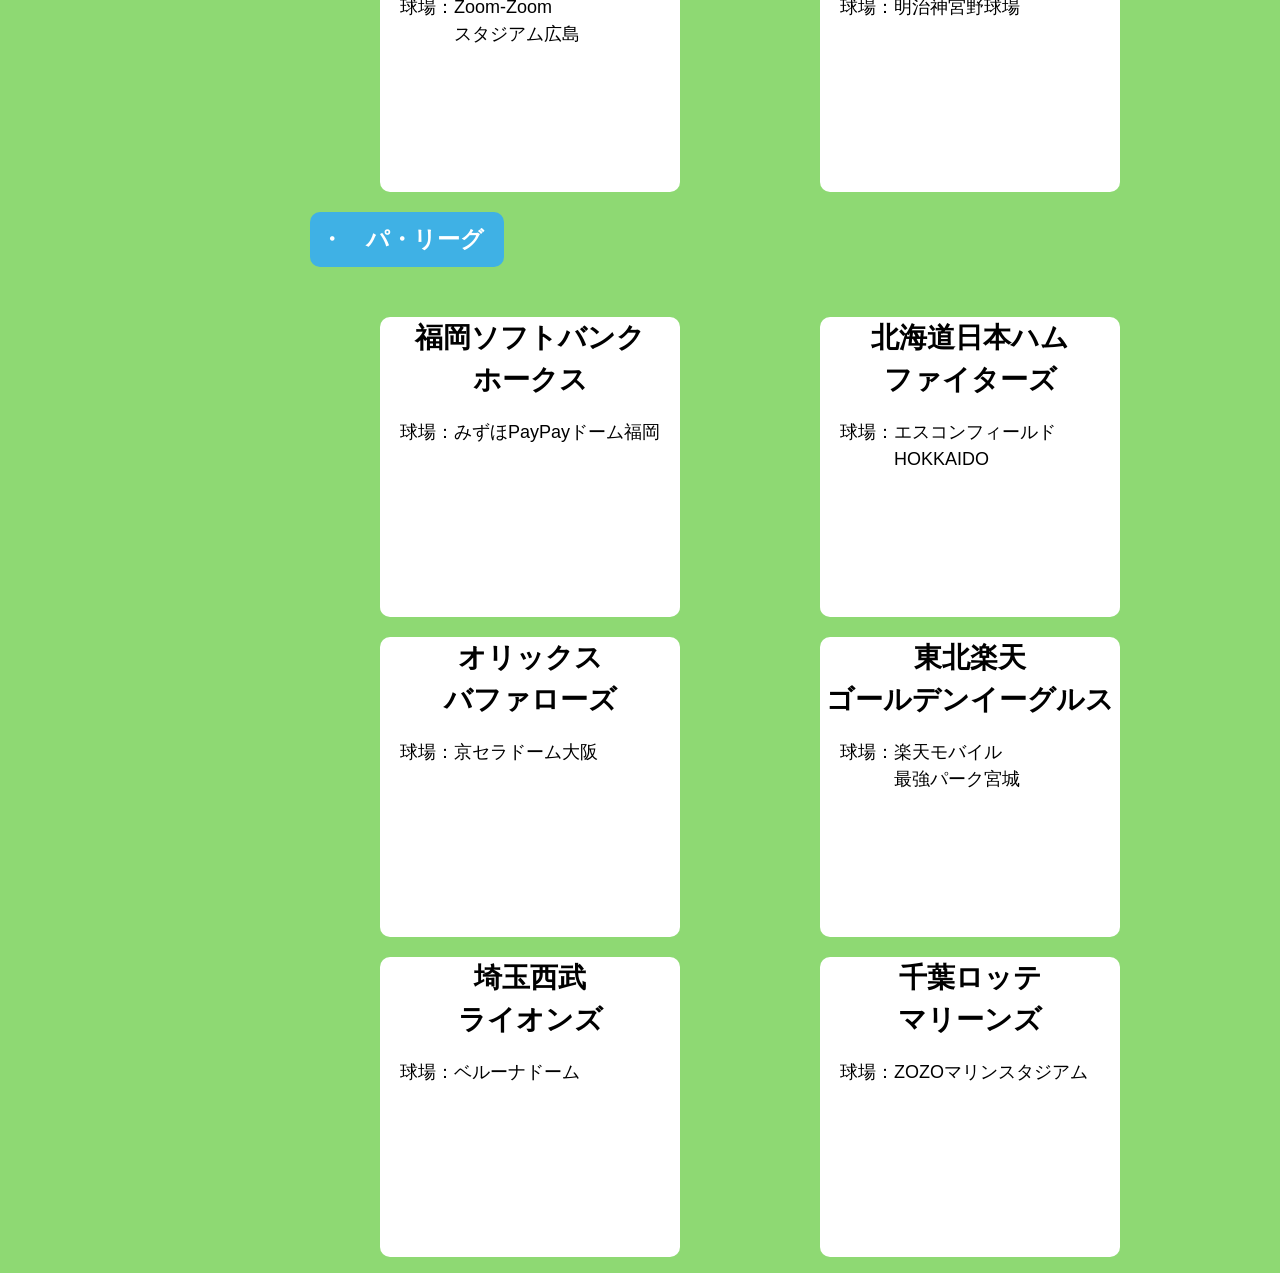
==== commit 035bf000: "baseball.cssを変更 画像挿入" ====
--- a/baseball.html
+++ b/baseball.html
@@ -40,7 +40,7 @@
                 <img src="images\baseball_stadium.png" alt="野球場の写真" id="plasephoto">
             </li>
             <li id="position"><span class='midasi'>ベースとポジション</span>
-                <p id="positioninfor">野球は右の画像のようなポジションで構成されていて、ベースは<br>一塁→二塁→三塁→ホーム<br>の順で回ることで得点を得られます。</p>
+                <p id="positioninfor">野球は右の画像のようなポジションで構成されていて、ベースは<br><span>一塁→二塁→三塁→ホーム</span><br>の順で回ることで得点を得られます。</p>
                 <img src="images\b886f8bb-cfbe-499d-8885-95e8d853b71d.png" alt="ポジション説明の写真" id="positionphoto">
             </li>
             <li><span class='midasi'>攻撃と守備</span>
@@ -57,7 +57,7 @@
             </li>
             <li><span class='midasi'>アウトとは？</span>
                 <p>攻撃側は3アウトになると攻守交代です。<br>アウトになる例</p>
-                <ul>
+                <ul class="sukima">
                     <li>三振
                         ストライクを三つ取られる。
                     </li>
@@ -74,7 +74,7 @@
             </li>
             <li><span class='midasi'>ヒット</span>
                 <p>打球が守備に捕られずにフェアゾーン(ホームベースから1塁および3塁を通って外野フェンスまで伸びる2本のファウルラインの内側と線上のエリア)へ転がればヒットになります。<br>種類</p>
-                <ul>
+                <ul class="sukima">
                     <li>シングルヒット(一塁)</li>
                     <li>ツーベースヒット(二塁)</li>
                     <li>スリーベースヒット(三塁)</li>
@@ -102,8 +102,9 @@
                    </li>
                     </div>
                     <div class="team">
-                    <li><span class='teamname'>読売<br>ジャイアンツ</span>
+                    <li id="kyojinn"><span class='teamname'>読売<br>ジャイアンツ</span>
                         <p>球場：東京ドーム</p>
+                        <img id='kyojinnball' src="images/baseball_ball_kyojinn.png">
                     </li>
                     <li><span class='teamname'>中日<br>ドラゴンズ</span>
                         <p>球場：バンテリンドーム</p>
--- a/baseball.css
+++ b/baseball.css
@@ -2,6 +2,7 @@
     background-color: #8ED973;
     font-family: sans-serif;
     margin: 0px;
+    line-height: 1.5;
 }
 
 h1{
@@ -188,6 +189,17 @@
     bottom: 5px;
 }
 
+/*巨人ボール*/
+#kyojinn{
+    position: relative;
+}
+
+#kyojinnball{
+    position: absolute;
+    bottom: 50px;
+    right: 30px;
+}
+
 /*ポジションの写真*/
 #position{
     position: relative;
@@ -206,4 +218,14 @@
     position: absolute;
     left: 400px;
     bottom: 5px;
+}
+
+#positioninfor span{
+    font-size: 25px;
+    font-weight: bold;
+}
+
+/*見出しとの隙間*/
+.sukima{
+    padding-bottom: 20px;
 }
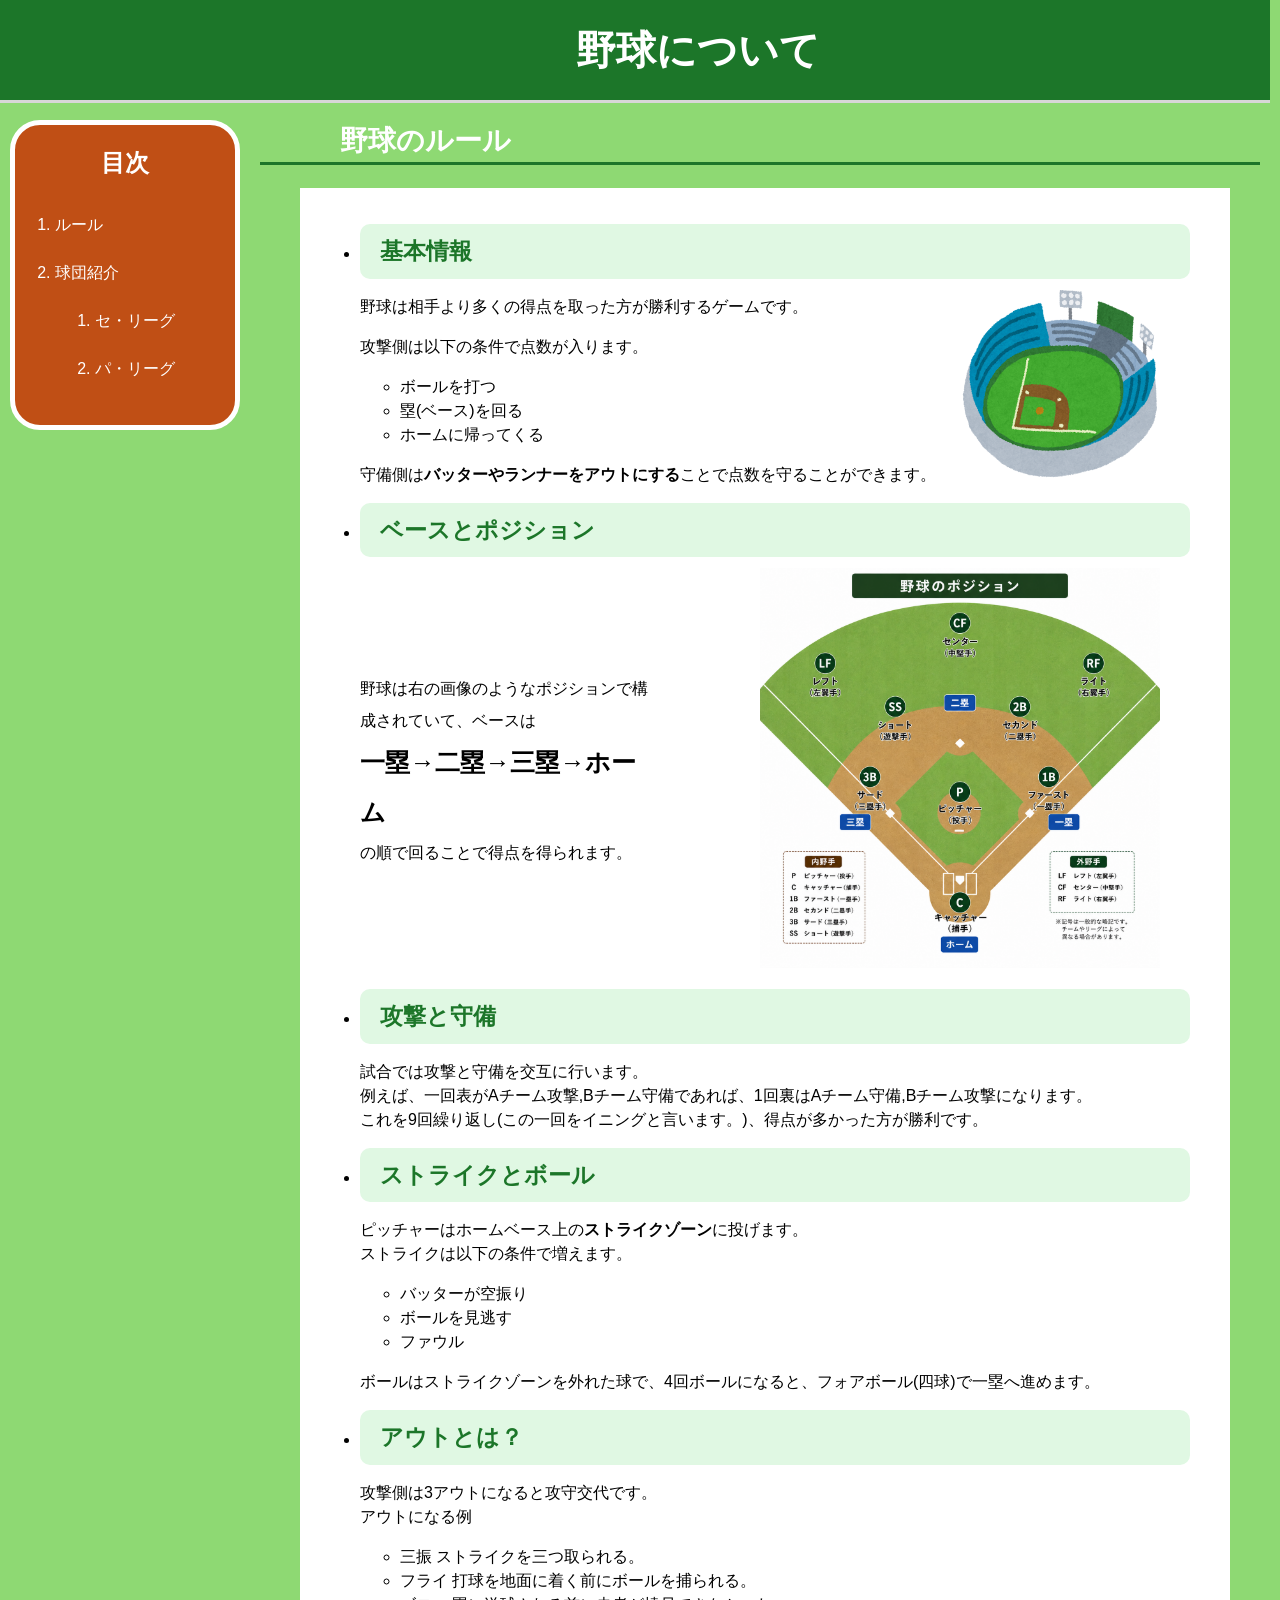
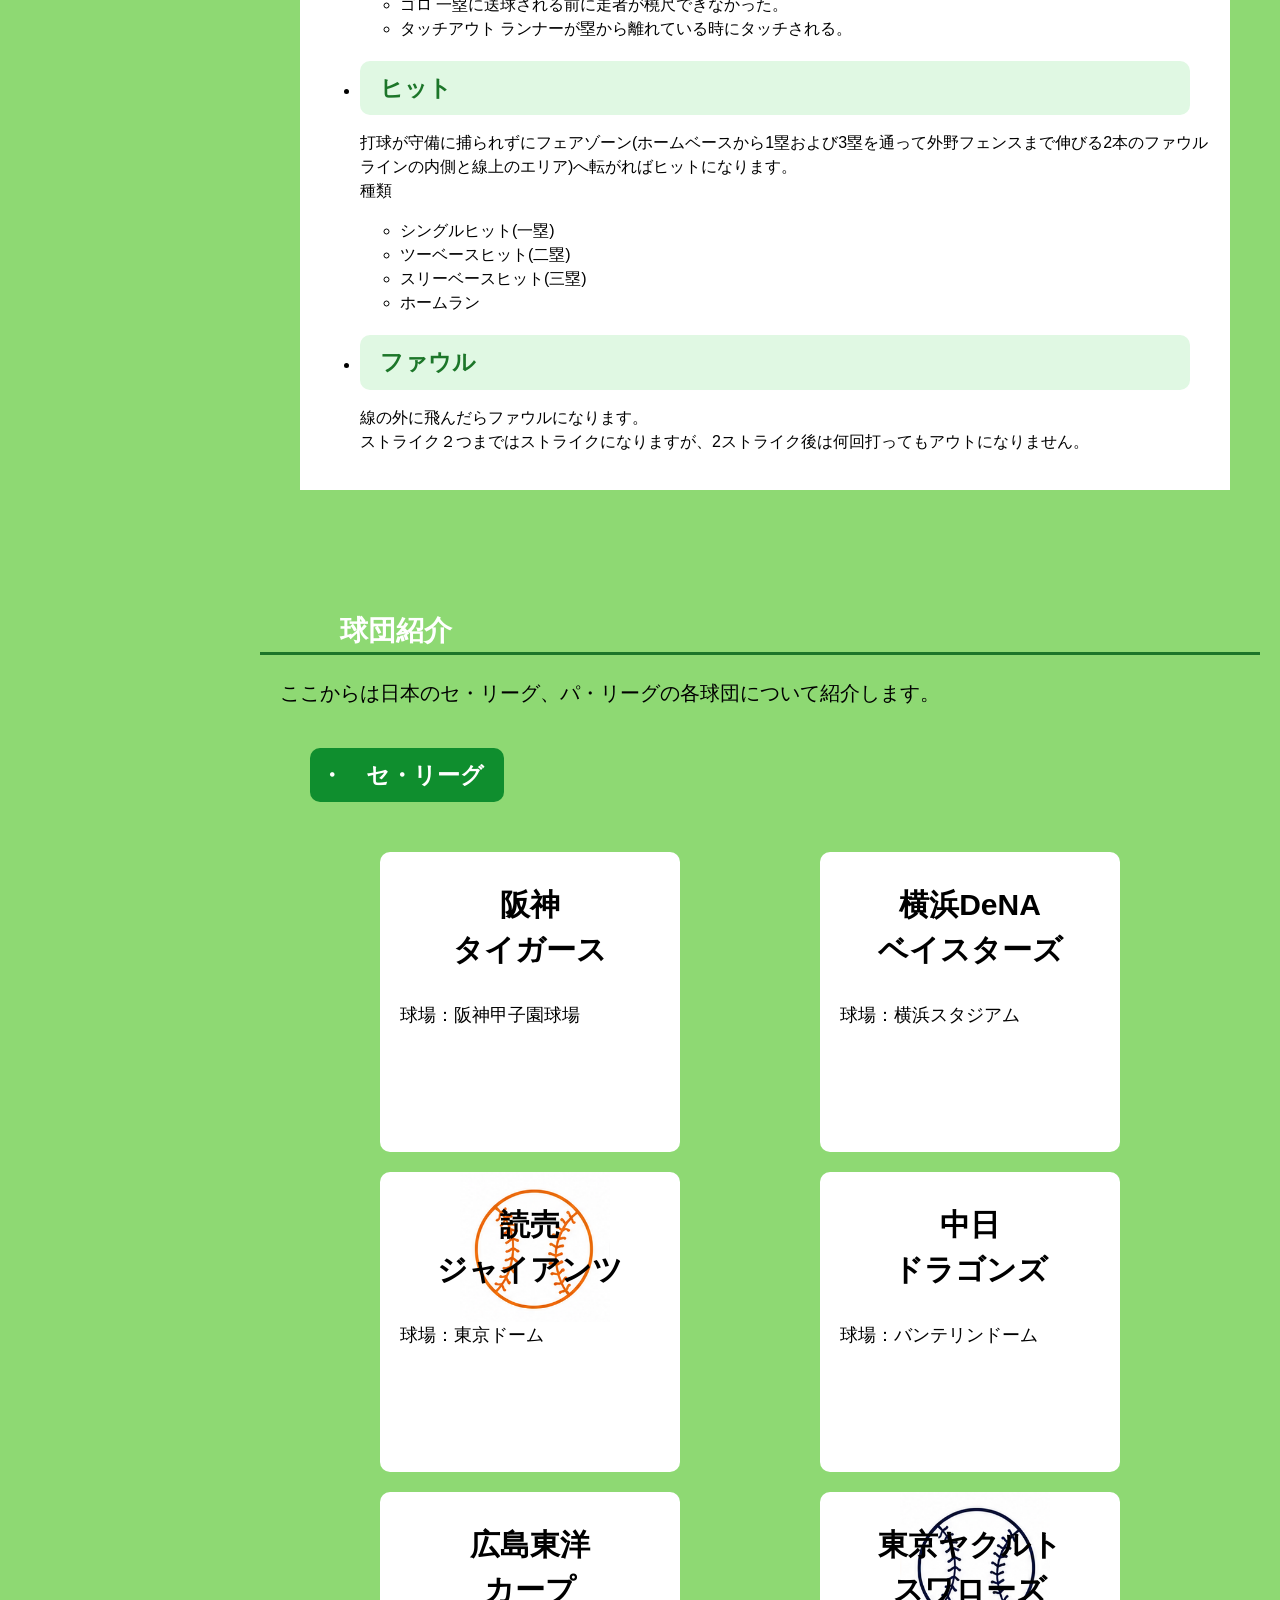
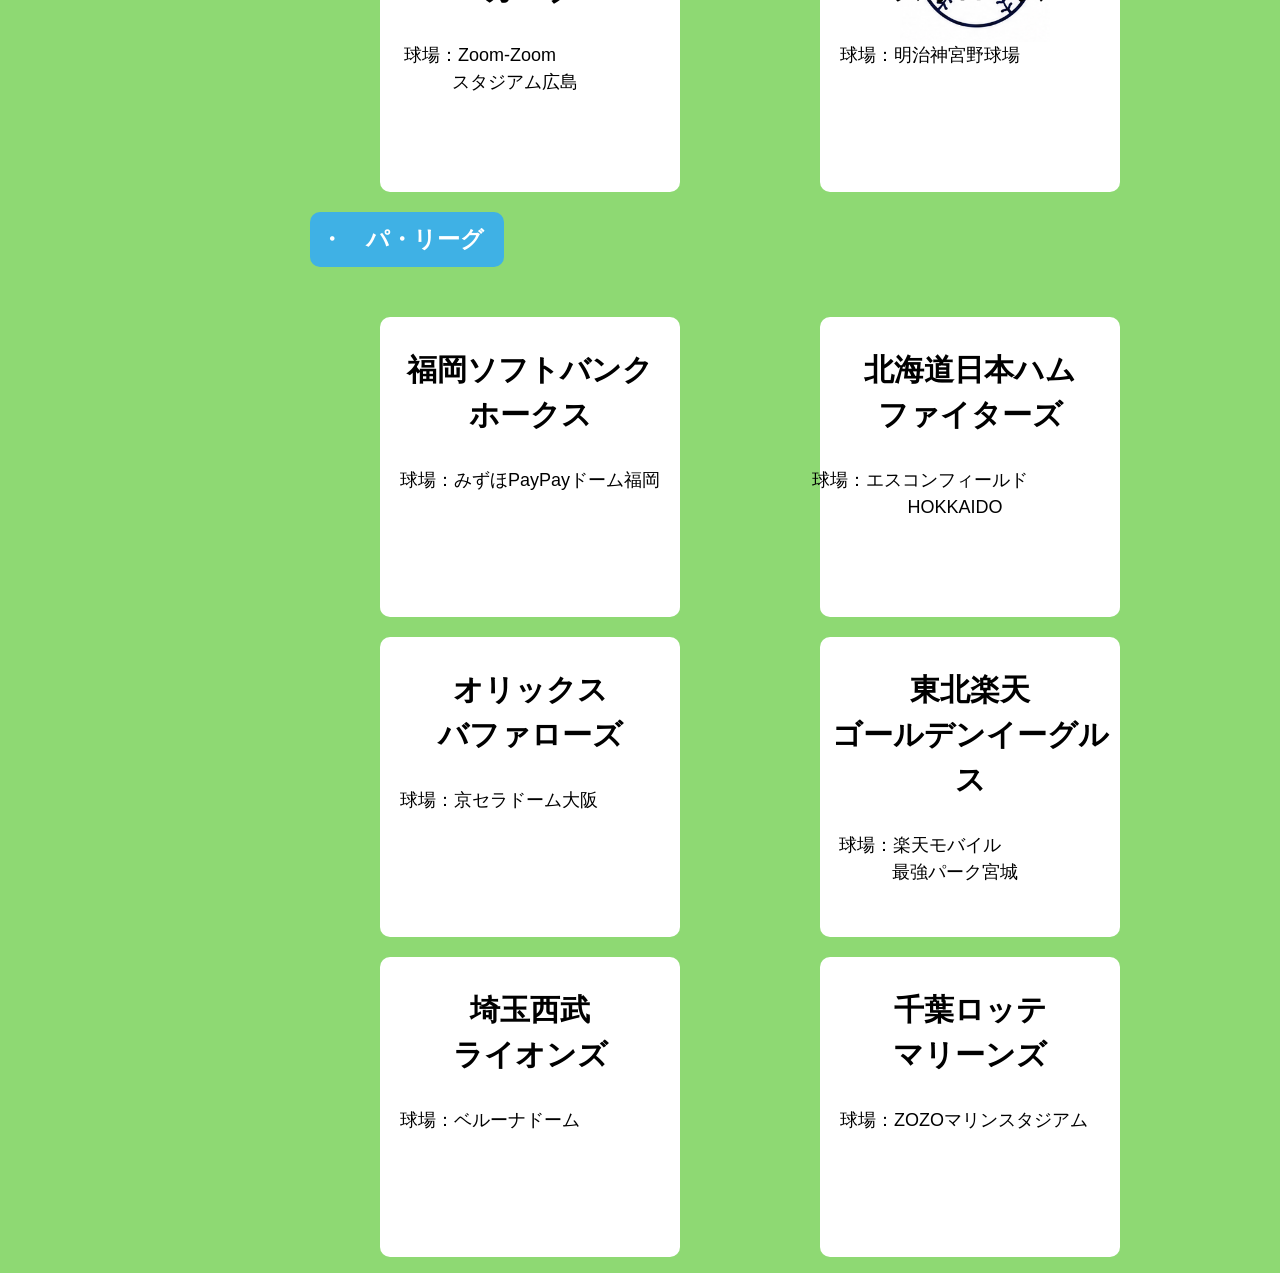
==== commit 6b956dd6: "baseball.cssを変更" ====
--- a/baseball.html
+++ b/baseball.html
@@ -94,28 +94,35 @@
             <li><span class='league' id="sleague">・　セ・リーグ</span>
                 <ul class="name">
                     <div class="team">
-                   <li><span class='teamname'>阪神<br>タイガース</span>
-                        <p>球場：阪神甲子園球場</p>
+                   <li>
+                        <p class='teamname1'>阪神<br>タイガース</p>
+                        <p class="kyuujyou">球場：阪神甲子園球場</p>
                    </li>
-                   <li><span class='teamname'>横浜DeNA<br>ベイスターズ</span>
-                        <p>球場：横浜スタジアム</p>
+                   <li>
+                        <p class='teamname1'>横浜DeNA<br>ベイスターズ</p>
+                        <p class="kyuujyou"> 球場：横浜スタジアム</p>
                    </li>
                     </div>
                     <div class="team">
-                    <li id="kyojinn"><span class='teamname'>読売<br>ジャイアンツ</span>
-                        <p>球場：東京ドーム</p>
-                        <img id='kyojinnball' src="images/baseball_ball_kyojinn.png">
+                    <li id="kyojinn">
+                        <img class='ball' src="images/baseball_ball_kyojinn.png">
+                        <p class="teamname1">読売<br>ジャイアンツ</p>
+                        <p class="kyuujyou">球場：東京ドーム</p>
                     </li>
-                    <li><span class='teamname'>中日<br>ドラゴンズ</span>
-                        <p>球場：バンテリンドーム</p>
+                    <li>
+                        <p class='teamname1'>中日<br>ドラゴンズ</p>
+                        <p class="kyuujyou">球場：バンテリンドーム</p>
                     </li>
                     </div>
                     <div class="team">
-                    <li><span class='teamname'>広島東洋<br>カープ</span>
-                        <p class="long"><span>球場：Zoom-Zoom </span><span class="long_back">スタジアム広島</span></p>
+                    <li>
+                        <p class='teamname1'>広島東洋<br>カープ</p>
+                        <p class="long" class="kyuujyou"><span>球場：Zoom-Zoom </span><span class="long_back">スタジアム広島</span></p>
                     </li>
-                    <li><span class='teamname'>東京ヤクルト<br>スワローズ</span>
-                        <p>球場：明治神宮野球場</p>
+                    <li>
+                        <img class="ball" src="images/baseball_ball_yakuruto.png">
+                        <p class='teamname1'>東京ヤクルト<br>スワローズ</p>
+                        <p class="kyuujyou">球場：明治神宮野球場</p>
                     </li>
                     </div>
                 </ul>
@@ -123,27 +130,33 @@
             <li><span class='league' id="pleague">・　パ・リーグ</span>
                 <ul class="name">
                     <div class="team">
-                    <li><span class='teamname'>福岡ソフトバンク<br>ホークス</span>
-                        <p>球場：みずほPayPayドーム福岡</p>
+                    <li>
+                        <p class='teamname1'>福岡ソフトバンク<br>ホークス</p>
+                        <p class="kyuujyou">球場：みずほPayPayドーム福岡</p>
                     </li>
-                    <li><span class='teamname'>北海道日本ハム<br>ファイターズ</span>
-                        <p class="long"><span>球場：エスコンフィールド</span><span class="long_back">HOKKAIDO</span></p>
+                    <li>
+                        <p class='teamname1'>北海道日本ハム<br>ファイターズ</p>
+                        <p class="long" class="kyuujyou"><span>球場：エスコンフィールド</span><span class="long_back">HOKKAIDO</span></p>
                     </li>
                     </div>
                     <div class="team">
-                    <li><span class='teamname'>オリックス<br>バファローズ</span>
-                        <p>球場：京セラドーム大阪</p>
+                    <li>
+                        <p class='teamname1'>オリックス<br>バファローズ</p>
+                        <p class="kyuujyou">球場：京セラドーム大阪</p>
                     </li>
-                    <li><span class='teamname'>東北楽天<br>ゴールデンイーグルス</span>
-                        <p class="long"><span>球場：楽天モバイル</span><span class="long_back">最強パーク宮城</span></p>
+                    <li>
+                        <p class='teamname1'>東北楽天<br>ゴールデンイーグルス</p>
+                        <p class="long" class="kyuujyou"><span>球場：楽天モバイル</span><span class="long_back">最強パーク宮城</span></p>
                     </li>
                     </div>
                     <div class="team">
-                    <li><span class='teamname'>埼玉西武<br>ライオンズ</span>
-                        <p>球場：ベルーナドーム</p>
+                    <li>
+                        <p class='teamname1'>埼玉西武<br>ライオンズ</p>
+                        <p class="kyuujyou">球場：ベルーナドーム</p>
                     </li>
-                    <li><span class='teamname'>千葉ロッテ<br>マリーンズ</span>
-                        <p>球場：ZOZOマリンスタジアム</p>
+                    <li>
+                        <p class='teamname1'>千葉ロッテ<br>マリーンズ</p>
+                        <p class="kyuujyou">球場：ZOZOマリンスタジアム</p>
                     </li>
                     </div>
                 </ul>
--- a/baseball.css
+++ b/baseball.css
@@ -159,8 +159,16 @@
     display: inline-block;
 }
 
+.teamname1{
+    font-size: 30px;
+    font-weight: bold;
+    text-align: center;
+    position: relative;
+    left: 0px;
+}
+
 /*球場名*/
-li>p{
+li p.kyuujyou{
     text-align: left;
     position: relative;
     left: 20px;
@@ -169,11 +177,13 @@
 .long{
     display: flex;
     flex-direction: column;
+    position: relative;
+    right: 50px;
 }
 
 .long_back{
     position: relative;
-    left: 54px;
+    left: 35px;
 }
 
 /*野球場の写真*/
@@ -189,15 +199,13 @@
     bottom: 5px;
 }
 
-/*巨人ボール*/
-#kyojinn{
-    position: relative;
-}
-
-#kyojinnball{
+/*ボール*/
+.ball{
     position: absolute;
-    bottom: 50px;
-    right: 30px;
+    bottom: 150px;
+    right: 70px;
+    width: 150px;
+    height: 150px;
 }
 
 /*ポジションの写真*/
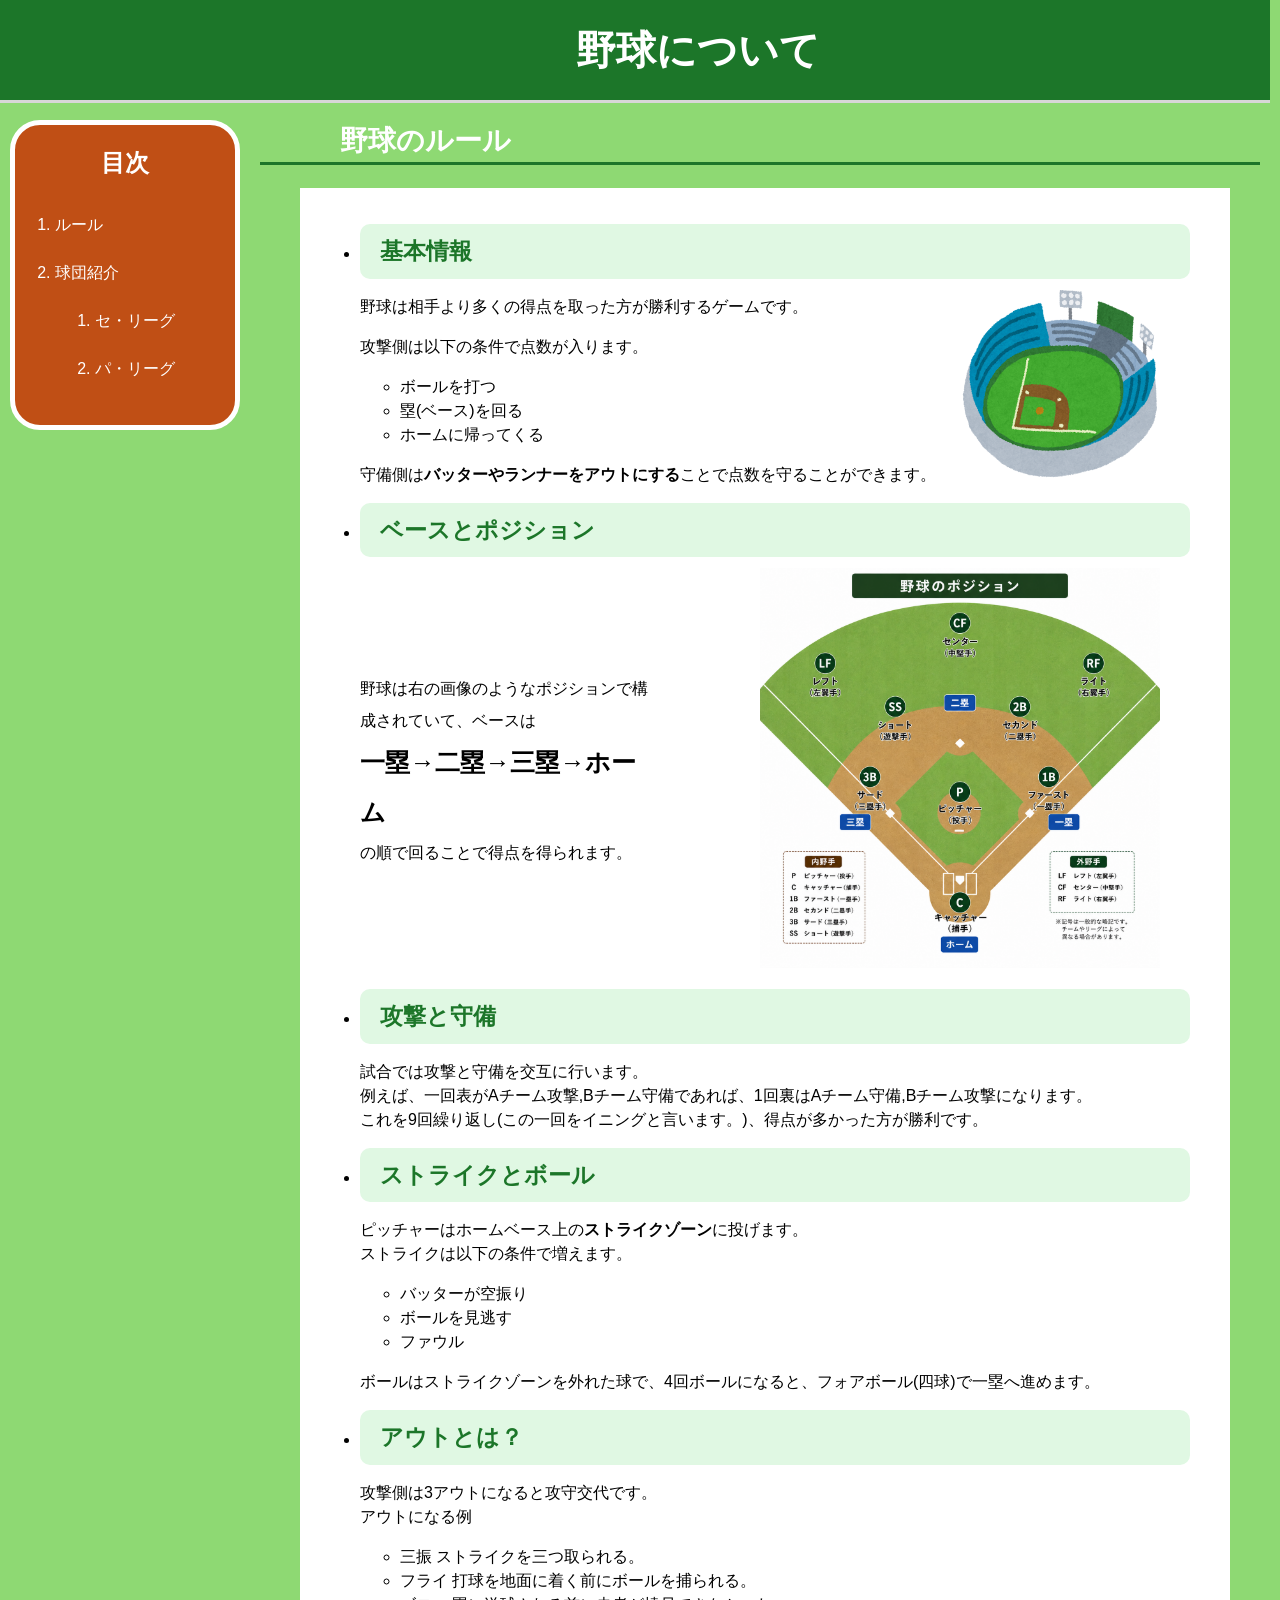
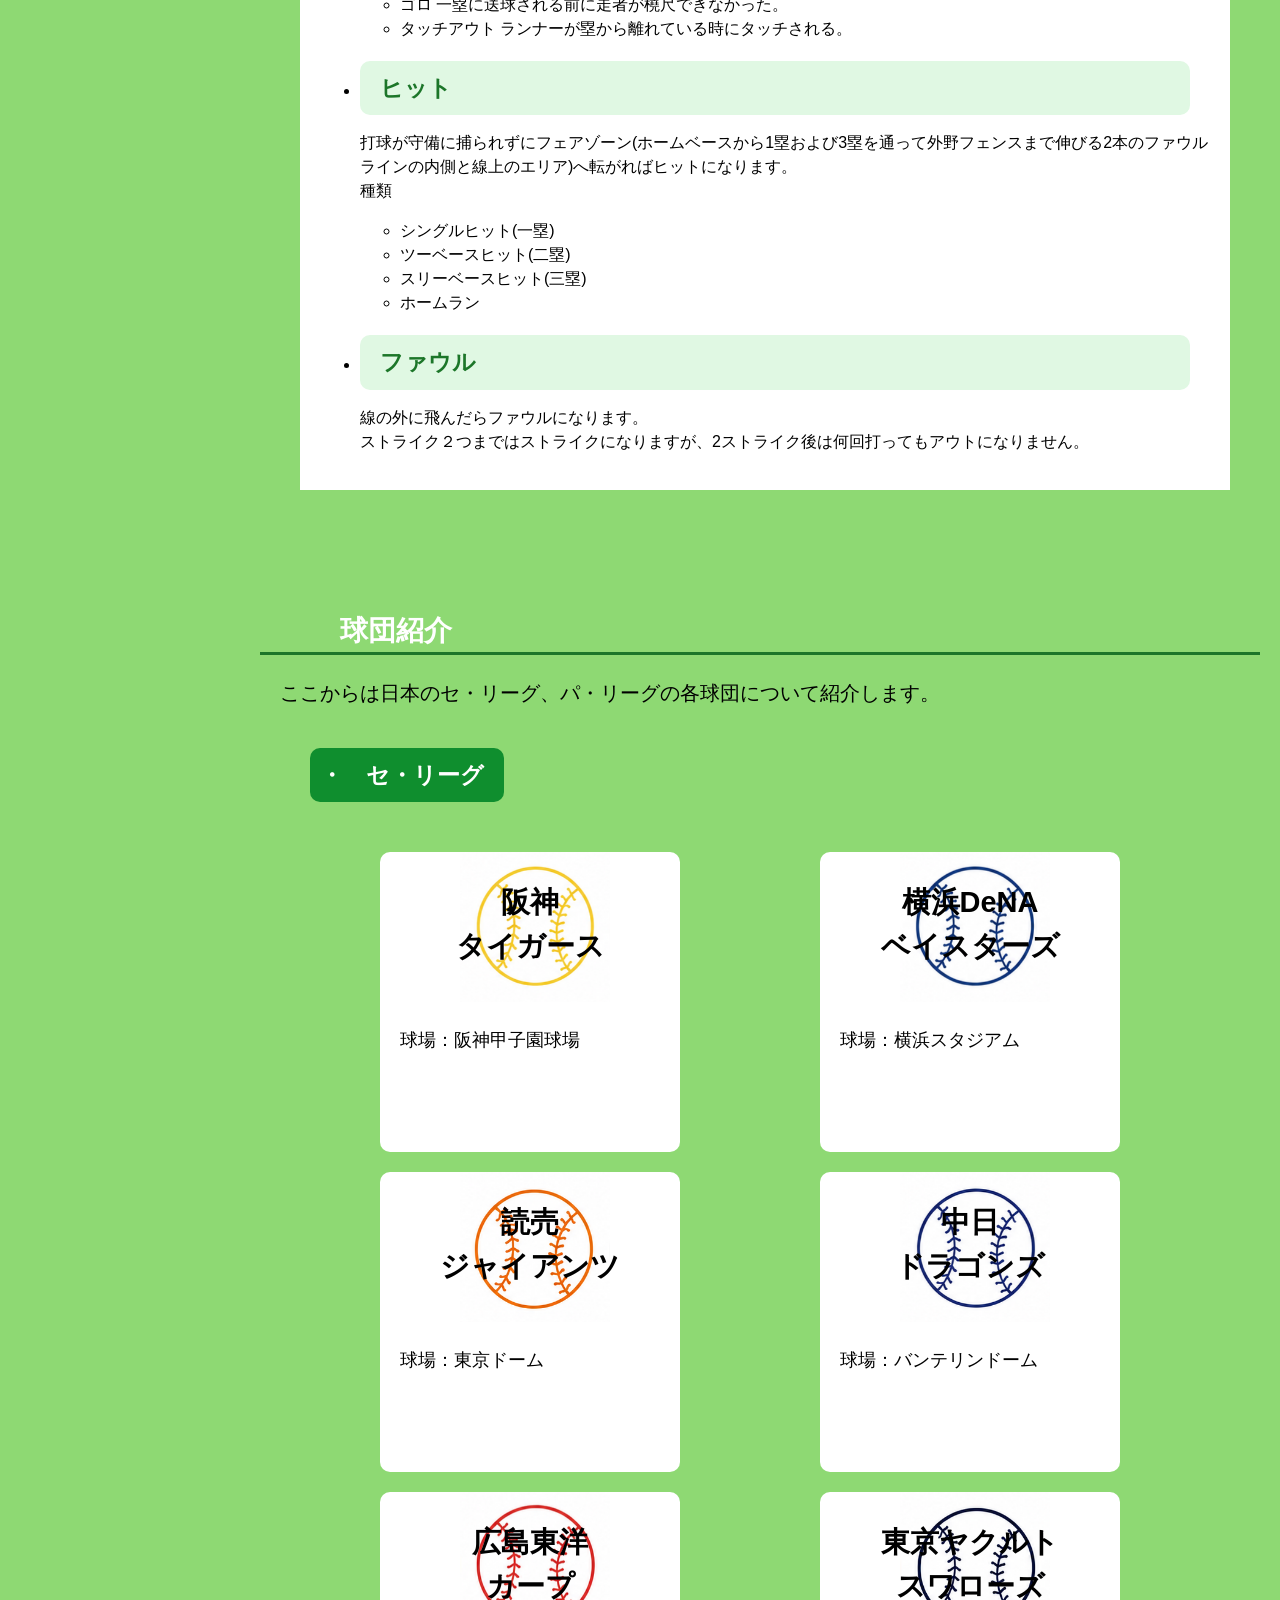
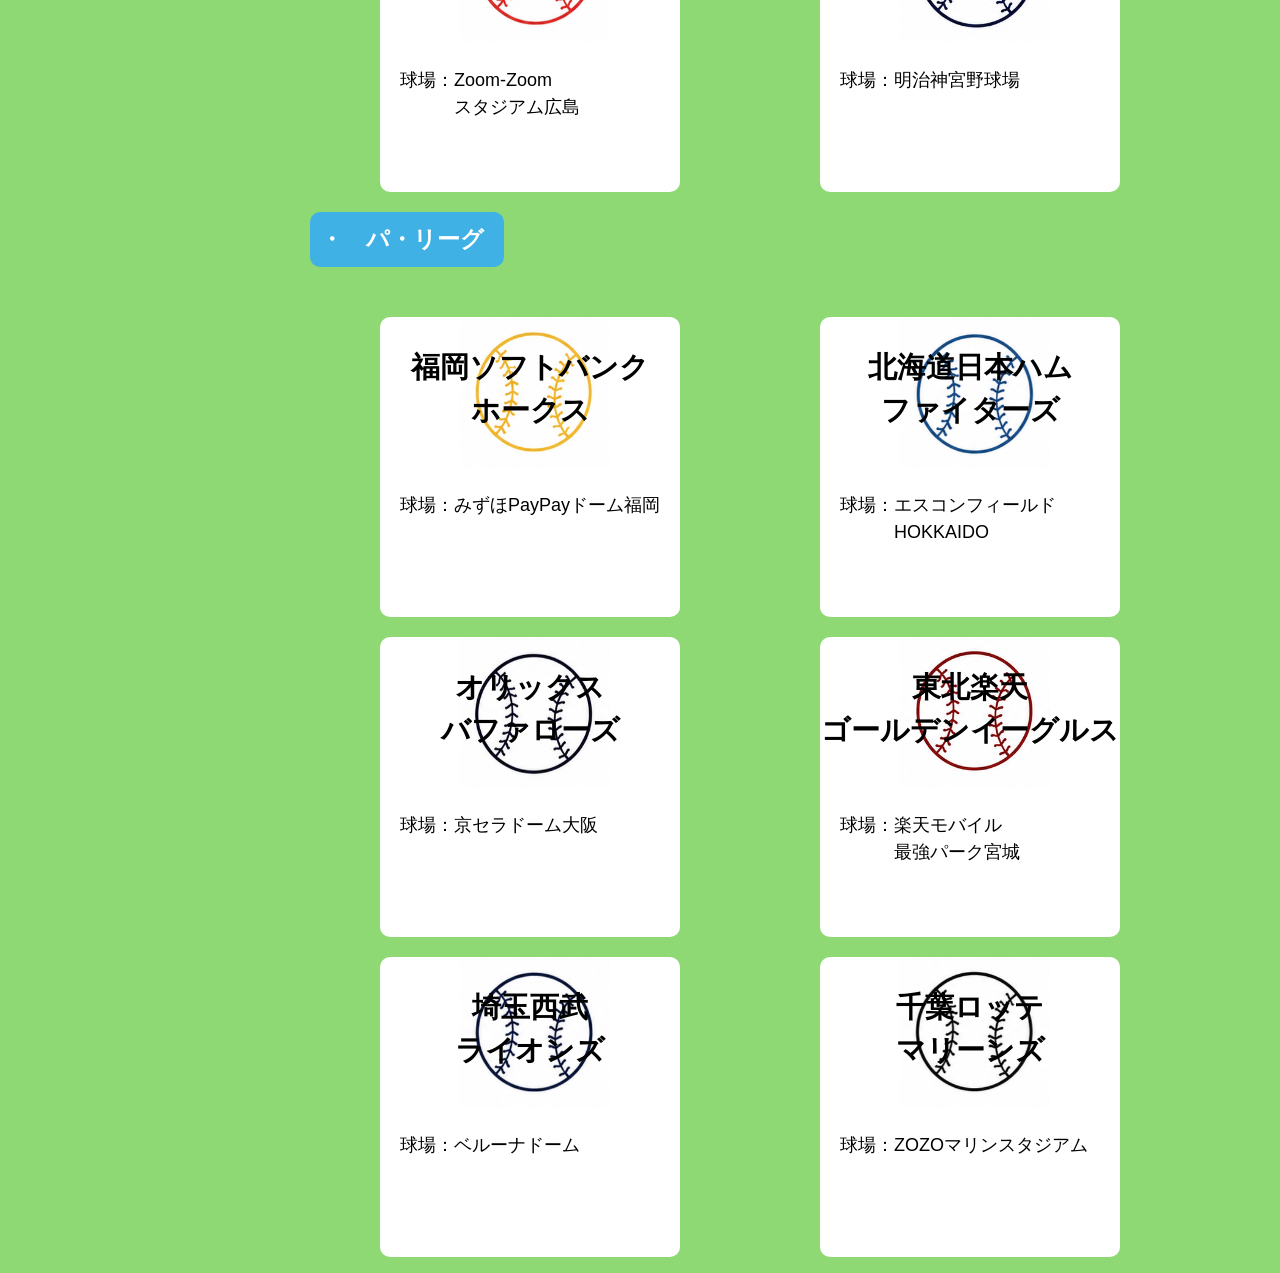
==== commit 2c7052c4: "baseball.cssを変更 球場名の後ろにボールのイラストを追加しました。" ====
--- a/baseball.html
+++ b/baseball.html
@@ -95,10 +95,12 @@
                 <ul class="name">
                     <div class="team">
                    <li>
+                        <img class="ball" src="images/baseball_ball_hannsinn.png">
                         <p class='teamname1'>阪神<br>タイガース</p>
                         <p class="kyuujyou">球場：阪神甲子園球場</p>
                    </li>
                    <li>
+                        <img class="ball" src="images/baseball_ball_yokohama.png">
                         <p class='teamname1'>横浜DeNA<br>ベイスターズ</p>
                         <p class="kyuujyou"> 球場：横浜スタジアム</p>
                    </li>
@@ -110,14 +112,16 @@
                         <p class="kyuujyou">球場：東京ドーム</p>
                     </li>
                     <li>
+                        <img class="ball" src="images/baseball_ball_tyuuniti.png">
                         <p class='teamname1'>中日<br>ドラゴンズ</p>
                         <p class="kyuujyou">球場：バンテリンドーム</p>
                     </li>
                     </div>
                     <div class="team">
                     <li>
+                        <img class="ball" src="images/baseball_ball_hiroshima.png">
                         <p class='teamname1'>広島東洋<br>カープ</p>
-                        <p class="long" class="kyuujyou"><span>球場：Zoom-Zoom </span><span class="long_back">スタジアム広島</span></p>
+                        <p class="long kyuujyou"><span>球場：Zoom-Zoom </span><span class="long_back">スタジアム広島</span></p>
                     </li>
                     <li>
                         <img class="ball" src="images/baseball_ball_yakuruto.png">
@@ -131,30 +135,36 @@
                 <ul class="name">
                     <div class="team">
                     <li>
+                        <img class="ball" src="images/baseball_ball_softbank.png">
                         <p class='teamname1'>福岡ソフトバンク<br>ホークス</p>
                         <p class="kyuujyou">球場：みずほPayPayドーム福岡</p>
                     </li>
                     <li>
+                        <img class="ball" src="images/baseball_ball_nipponnhamu.png">
                         <p class='teamname1'>北海道日本ハム<br>ファイターズ</p>
-                        <p class="long" class="kyuujyou"><span>球場：エスコンフィールド</span><span class="long_back">HOKKAIDO</span></p>
+                        <p class="long kyuujyou"><span>球場：エスコンフィールド</span><span class="long_back">HOKKAIDO</span></p>
                     </li>
                     </div>
                     <div class="team">
                     <li>
+                        <img class="ball" src="images/baseball_ball_orikkusu.png">
                         <p class='teamname1'>オリックス<br>バファローズ</p>
                         <p class="kyuujyou">球場：京セラドーム大阪</p>
                     </li>
                     <li>
+                        <img class="ball" src="images/baseball_ball_rakutenn.png">
                         <p class='teamname1'>東北楽天<br>ゴールデンイーグルス</p>
-                        <p class="long" class="kyuujyou"><span>球場：楽天モバイル</span><span class="long_back">最強パーク宮城</span></p>
+                        <p class="long kyuujyou"><span>球場：楽天モバイル</span><span class="long_back">最強パーク宮城</span></p>
                     </li>
                     </div>
                     <div class="team">
                     <li>
+                        <img class="ball" src="images/baseball_ball_seibu.png">
                         <p class='teamname1'>埼玉西武<br>ライオンズ</p>
                         <p class="kyuujyou">球場：ベルーナドーム</p>
                     </li>
                     <li>
+                        <img class="ball" src="images/baseball_ball_rotte.png">
                         <p class='teamname1'>千葉ロッテ<br>マリーンズ</p>
                         <p class="kyuujyou">球場：ZOZOマリンスタジアム</p>
                     </li>
--- a/baseball.css
+++ b/baseball.css
@@ -152,15 +152,8 @@
 }
 
 /*球団名*/
-.teamname{
-    font-size: 28px;
-    font-weight: bold;
-    text-align: center;
-    display: inline-block;
-}
-
 .teamname1{
-    font-size: 30px;
+    font-size: 29px;
     font-weight: bold;
     text-align: center;
     position: relative;
@@ -172,18 +165,17 @@
     text-align: left;
     position: relative;
     left: 20px;
+    top: 30px;
 }
 
 .long{
     display: flex;
     flex-direction: column;
-    position: relative;
-    right: 50px;
 }
 
 .long_back{
     position: relative;
-    left: 35px;
+    left: 54px;
 }
 
 /*野球場の写真*/
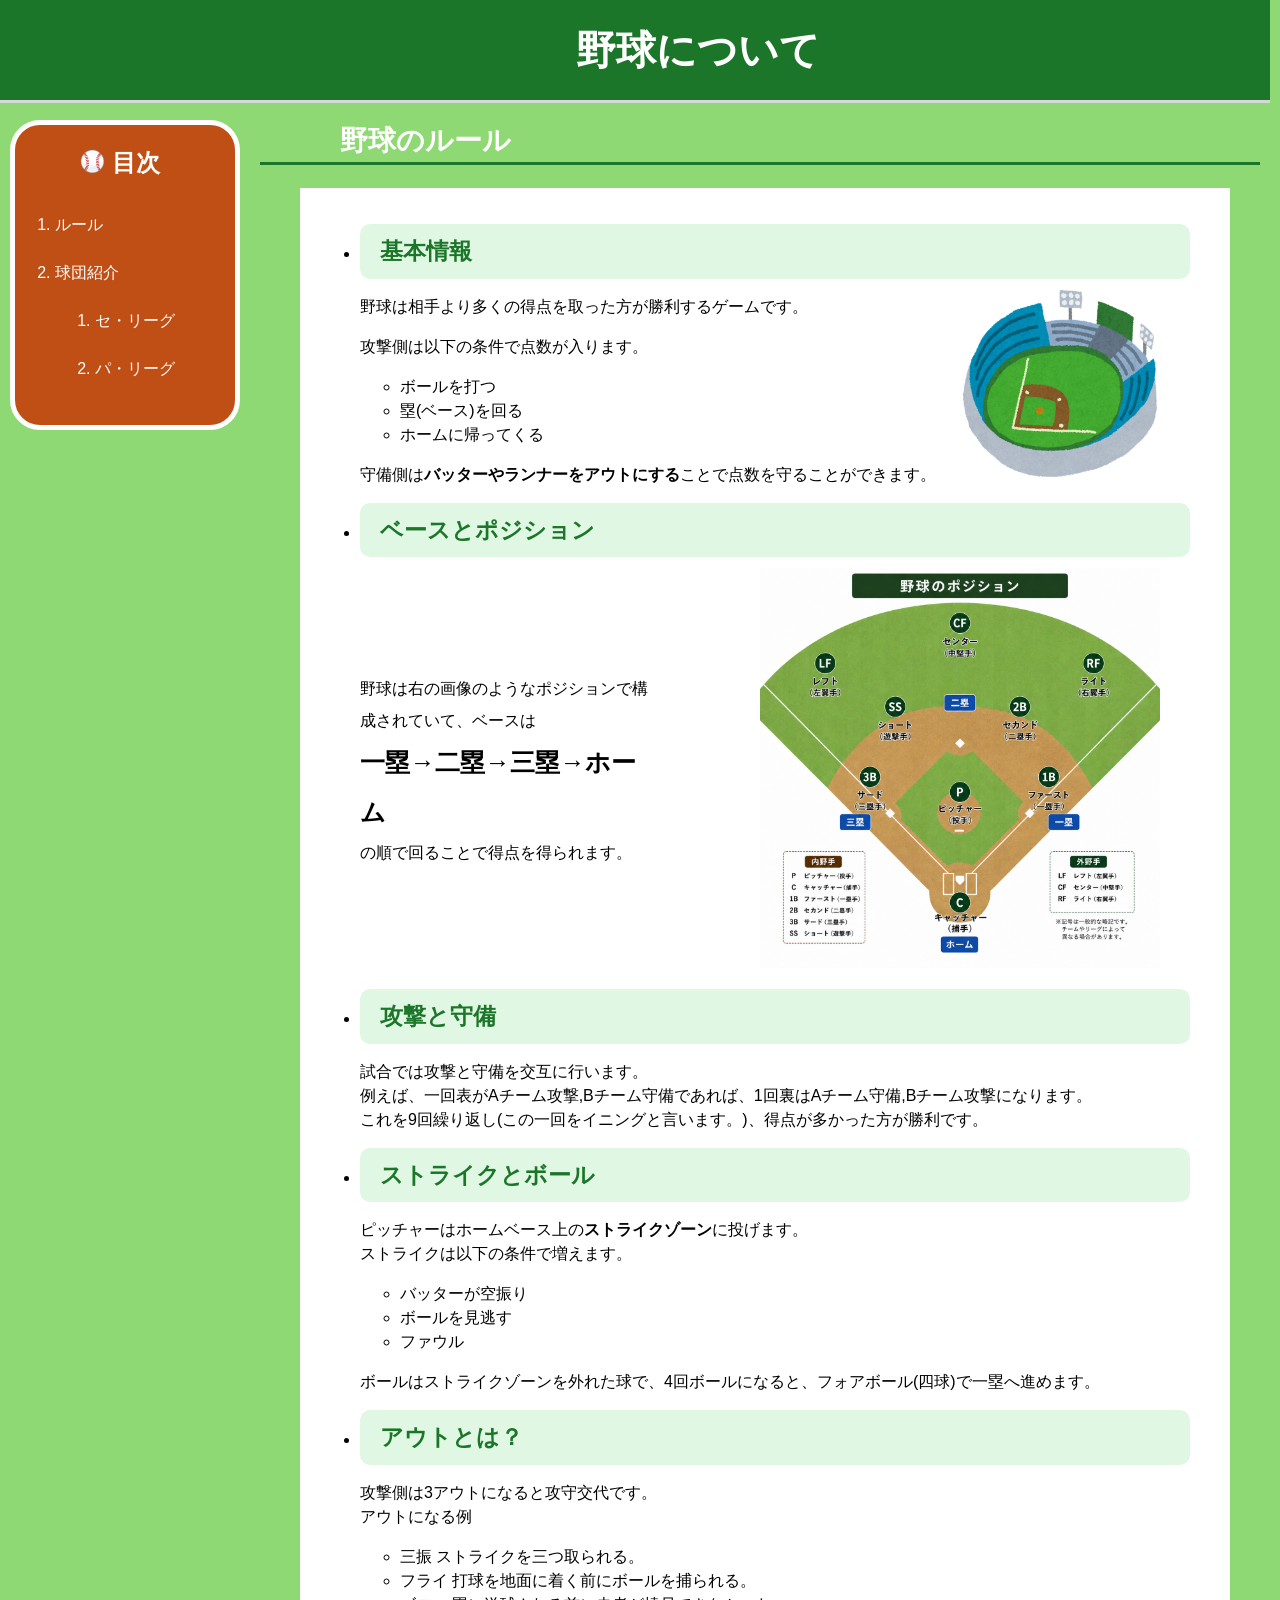
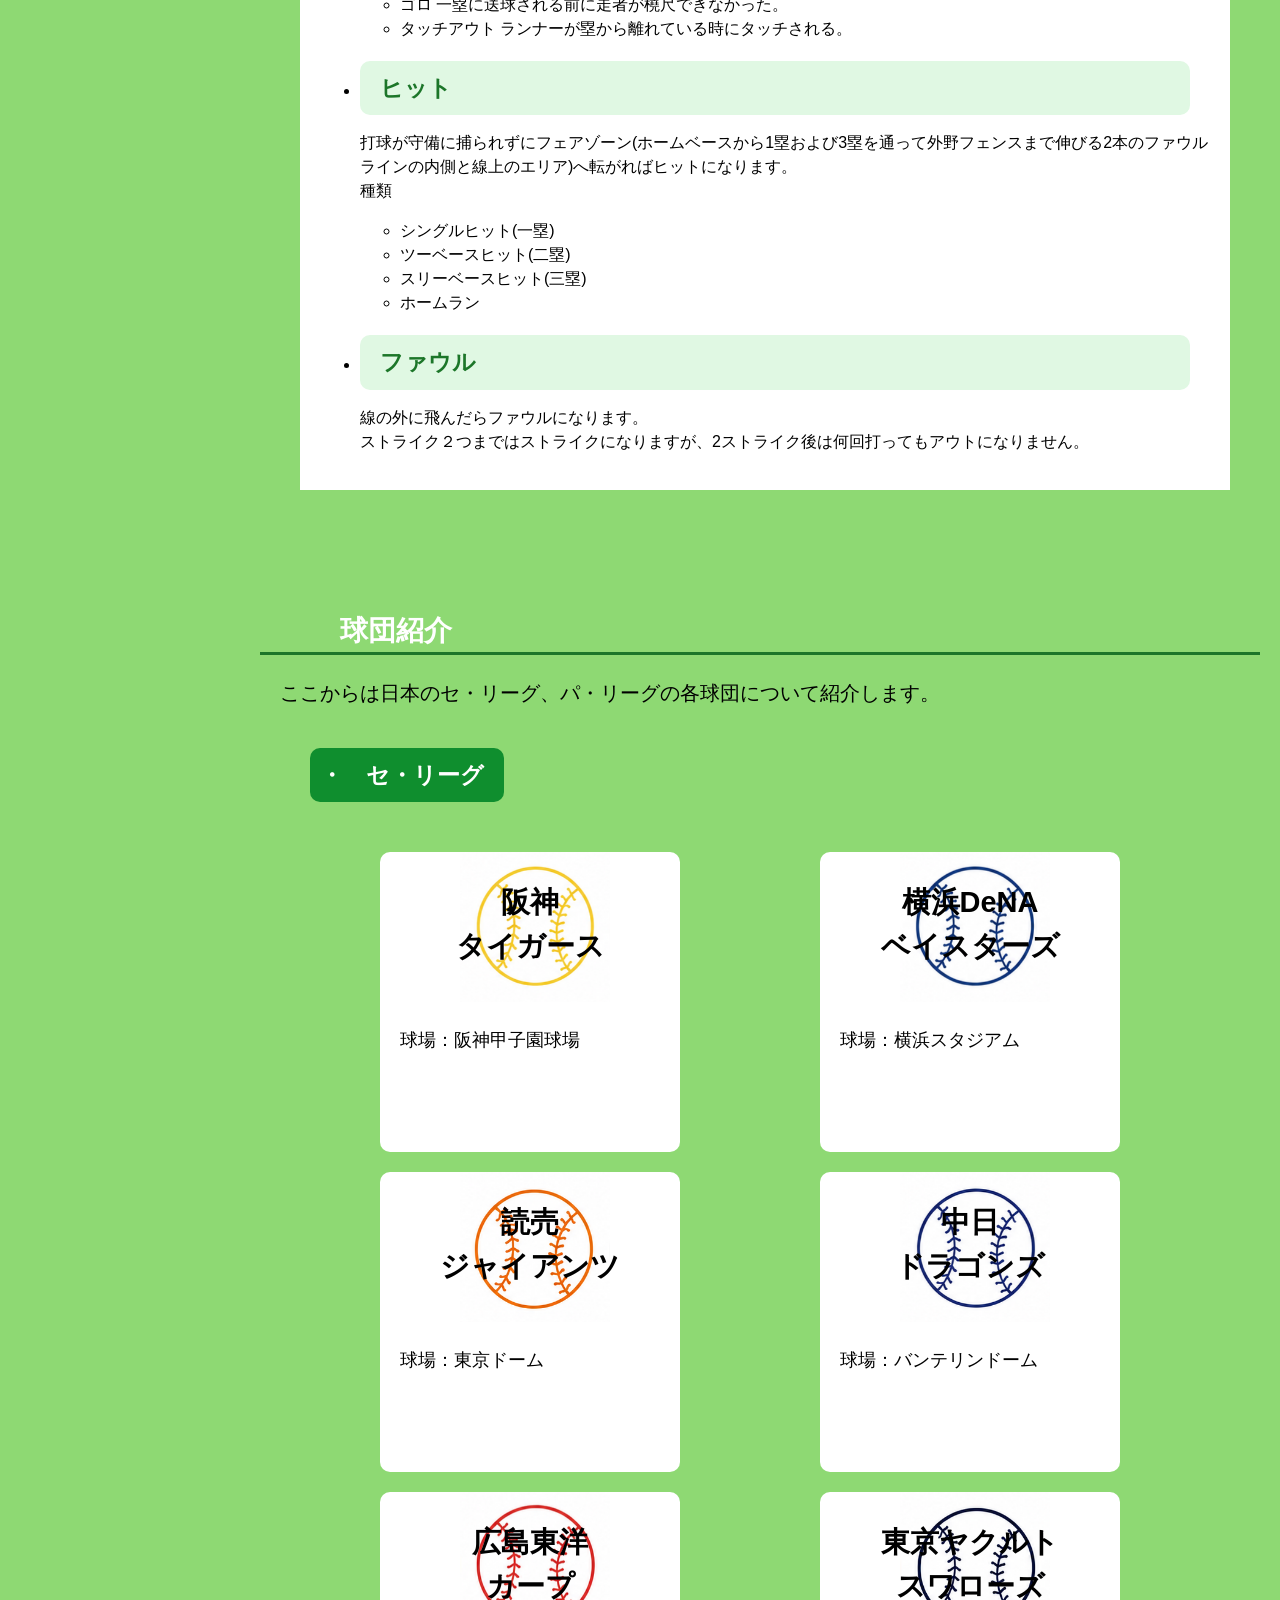
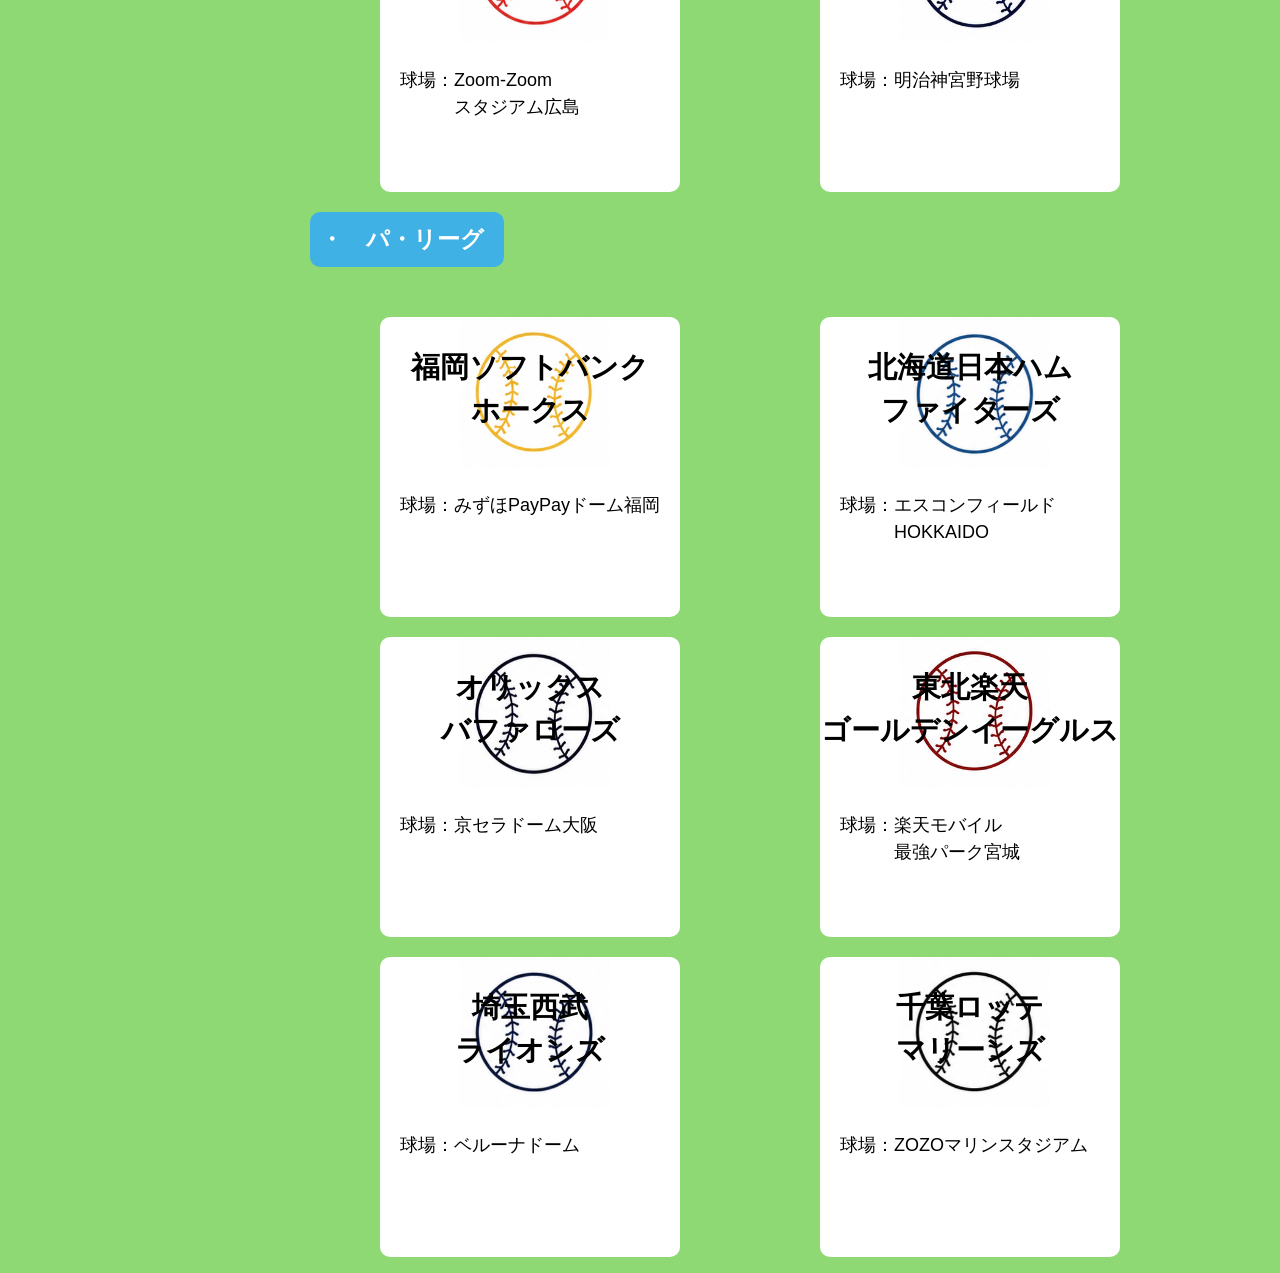
==== commit 0cc087eb: "baseball.cssを変更 目次の右側にボールのイラストを追加しました" ====
--- a/baseball.html
+++ b/baseball.html
@@ -13,7 +13,10 @@
     </h1>
     </header>
     <div id="table_of_contents">
-        <h2 class="text_white" id="mokuji">目次</h2>
+        <h2 class="text_white" id="mokuji">
+            <img id="mokujiphoto" src="images/baseball_ball.png">
+            目次
+        </h2>
         <ol>
             <li class="text_white"><a href='#rulepage' class="mokuji">ルール</a></li>
             <li class="text_white"><a href='#kyuudanpage' class="mokuji">球団紹介</a>
--- a/baseball.css
+++ b/baseball.css
@@ -38,7 +38,14 @@
 /*「目次」*/
 #mokuji{
     position: relative;
-    text-align: center;
+    left: 65px;
+}
+
+#mokujiphoto{
+    width: 25px;
+    height: 25px;
+    position: relative;
+    top: 3px;
 }
 
 li.text_white{
